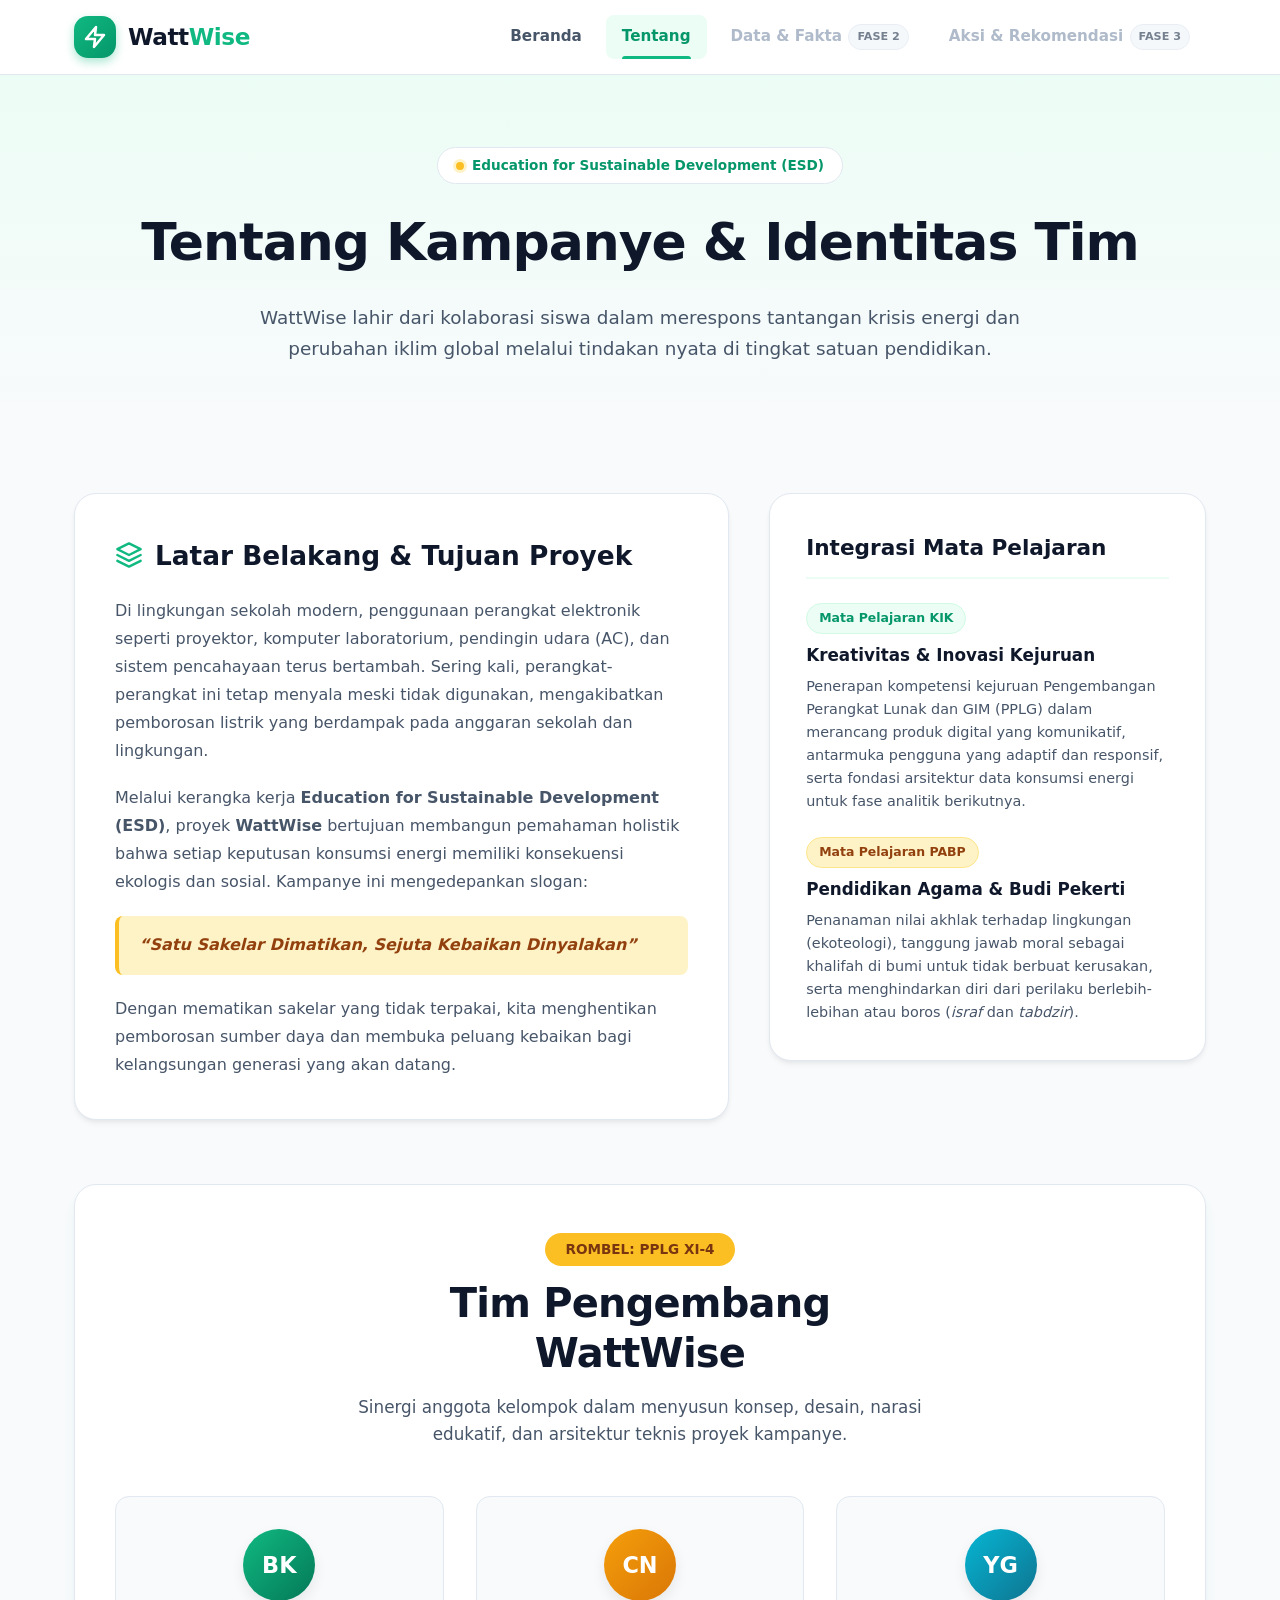
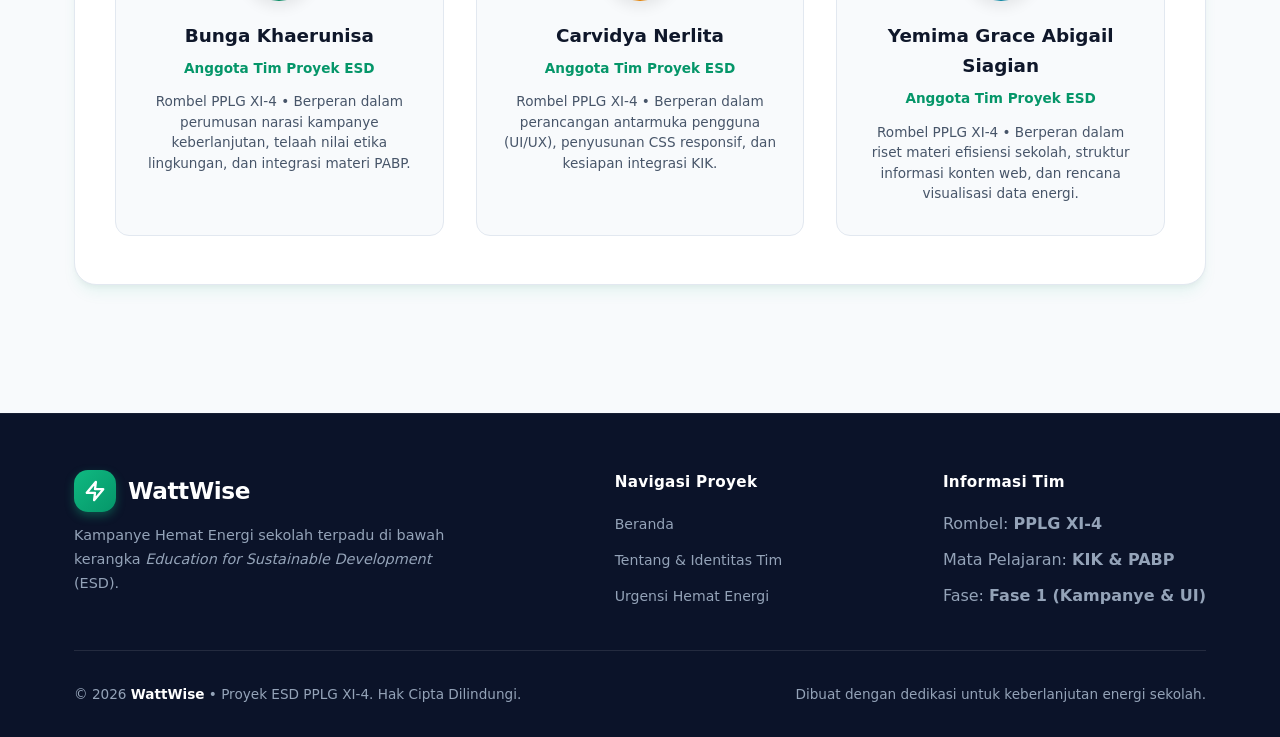
==== tentang.html @ 7ae3a8a0 "fase 1 kampanye wattwise" ====
<!DOCTYPE html>
<html lang="id">
<head>
  <meta charset="UTF-8">
  <meta name="viewport" content="width=device-width, initial-scale=1.0">
  <meta name="description" content="Tentang Kampanye WattWise & Identitas Tim Proyek ESD Fase 1 - Rombel PPLG XI-4 (KIK & PABP).">
  <title>Tentang & Identitas Tim | WattWise - Proyek ESD Fase 1</title>
  <link rel="stylesheet" href="css/style.css">
</head>
<body>

  <!-- ==================== HEADER & NAVBAR STICKY ==================== -->
  <header class="site-header">
    <div class="container">
      <nav class="navbar" aria-label="Navigasi Utama">
        <!-- Logo WattWise -->
        <a href="index.html" class="brand-logo" title="WattWise Beranda">
          <div class="brand-icon">
            <svg width="24" height="24" viewBox="0 0 24 24" fill="none" stroke="currentColor" stroke-width="2.5" stroke-linecap="round" stroke-linejoin="round">
              <path d="M13 2L3 14h9l-1 8 10-12h-9l1-8z"></path>
            </svg>
          </div>
          <span class="brand-name">Watt<span>Wise</span></span>
        </a>

        <!-- Tombol Menu Mobile Hamburger -->
        <button class="nav-toggle" id="navToggle" aria-label="Buka menu navigasi" aria-expanded="false">
          <svg viewBox="0 0 24 24" fill="none" stroke="currentColor" stroke-width="2" stroke-linecap="round" stroke-linejoin="round">
            <line x1="3" y1="12" x2="21" y2="12"></line>
            <line x1="3" y1="6" x2="21" y2="6"></line>
            <line x1="3" y1="18" x2="21" y2="18"></line>
          </svg>
        </button>

        <!-- Menu Navigasi -->
        <ul class="nav-menu" id="navMenu">
          <li>
            <a href="index.html" class="nav-link">Beranda</a>
          </li>
          <li>
            <a href="tentang.html" class="nav-link active" aria-current="page">Tentang</a>
          </li>
          <li>
            <span class="nav-link disabled" title="Tersedia di Fase 2">
              Data &amp; Fakta
              <span class="nav-badge">Fase 2</span>
            </span>
          </li>
          <li>
            <span class="nav-link disabled" title="Tersedia di Fase 3">
              Aksi &amp; Rekomendasi
              <span class="nav-badge">Fase 3</span>
            </span>
          </li>
        </ul>
      </nav>
    </div>
  </header>

  <!-- ==================== MAIN CONTENT ==================== -->
  <main>
    <!-- Header Halaman Tentang -->
    <section class="about-hero">
      <div class="container">
        <div class="about-badge">
          <span class="badge-dot"></span>
          Education for Sustainable Development (ESD)
        </div>
        <h1 class="about-title">Tentang Kampanye &amp; Identitas Tim</h1>
        <p class="about-lead">
          WattWise lahir dari kolaborasi siswa dalam merespons tantangan krisis energi dan perubahan iklim global melalui tindakan nyata di tingkat satuan pendidikan.
        </p>
      </div>
    </section>

    <!-- Section Latar Belakang & Integrasi Mapel -->
    <section class="section">
      <div class="container">
        <div class="esd-story-grid">
          <!-- Latar Belakang & Tujuan ESD -->
          <article class="story-card">
            <h2>
              <svg width="28" height="28" viewBox="0 0 24 24" fill="none" stroke="#10B981" stroke-width="2" stroke-linecap="round" stroke-linejoin="round">
                <path d="M12 2L2 7l10 5 10-5-10-5z"></path>
                <path d="M2 17l10 5 10-5"></path>
                <path d="M2 12l10 5 10-5"></path>
              </svg>
              Latar Belakang &amp; Tujuan Proyek
            </h2>
            <p>
              Di lingkungan sekolah modern, penggunaan perangkat elektronik seperti proyektor, komputer laboratorium, pendingin udara (AC), dan sistem pencahayaan terus bertambah. Sering kali, perangkat-perangkat ini tetap menyala meski tidak digunakan, mengakibatkan pemborosan listrik yang berdampak pada anggaran sekolah dan lingkungan.
            </p>
            <p>
              Melalui kerangka kerja <strong>Education for Sustainable Development (ESD)</strong>, proyek <strong>WattWise</strong> bertujuan membangun pemahaman holistik bahwa setiap keputusan konsumsi energi memiliki konsekuensi ekologis dan sosial. Kampanye ini mengedepankan slogan:
            </p>
            <blockquote style="margin: 1.25rem 0; padding: 1rem 1.25rem; border-left: 4px solid var(--accent); background-color: var(--accent-light); border-radius: var(--radius-sm); font-style: italic; color: #92400e; font-weight: 600;">
              &ldquo;Satu Sakelar Dimatikan, Sejuta Kebaikan Dinyalakan&rdquo;
            </blockquote>
            <p>
              Dengan mematikan sakelar yang tidak terpakai, kita menghentikan pemborosan sumber daya dan membuka peluang kebaikan bagi kelangsungan generasi yang akan datang.
            </p>
          </article>

          <!-- Integrasi Mata Pelajaran -->
          <aside class="mapel-card">
            <h3>Integrasi Mata Pelajaran</h3>
            
            <div class="mapel-item">
              <span class="mapel-badge badge-kik">Mata Pelajaran KIK</span>
              <h4>Kreativitas &amp; Inovasi Kejuruan</h4>
              <p>
                Penerapan kompetensi kejuruan Pengembangan Perangkat Lunak dan GIM (PPLG) dalam merancang produk digital yang komunikatif, antarmuka pengguna yang adaptif dan responsif, serta fondasi arsitektur data konsumsi energi untuk fase analitik berikutnya.
              </p>
            </div>

            <div class="mapel-item">
              <span class="mapel-badge badge-pabp">Mata Pelajaran PABP</span>
              <h4>Pendidikan Agama &amp; Budi Pekerti</h4>
              <p>
                Penanaman nilai akhlak terhadap lingkungan (ekoteologi), tanggung jawab moral sebagai khalifah di bumi untuk tidak berbuat kerusakan, serta menghindarkan diri dari perilaku berlebih-lebihan atau boros (<em>israf</em> dan <em>tabdzir</em>).
              </p>
            </div>
          </aside>
        </div>

        <!-- Section Identitas Tim -->
        <section class="team-section">
          <div class="team-header">
            <span class="team-rombel-pill">ROMBEL: PPLG XI-4</span>
            <h2 class="section-title">Tim Pengembang WattWise</h2>
            <p class="section-subtitle">
              Sinergi anggota kelompok dalam menyusun konsep, desain, narasi edukatif, dan arsitektur teknis proyek kampanye.
            </p>
          </div>

          <div class="team-grid">
            <!-- Anggota 1: Bunga Khaerunisa -->
            <div class="member-card">
              <div class="member-avatar avatar-1">
                BK
              </div>
              <h3 class="member-name">Bunga Khaerunisa</h3>
              <p class="member-role">Anggota Tim Proyek ESD</p>
              <p class="member-desc">
                Rombel PPLG XI-4 &bull; Berperan dalam perumusan narasi kampanye keberlanjutan, telaah nilai etika lingkungan, dan integrasi materi PABP.
              </p>
            </div>

            <!-- Anggota 2: Carvidya Nerlita -->
            <div class="member-card">
              <div class="member-avatar avatar-2">
                CN
              </div>
              <h3 class="member-name">Carvidya Nerlita</h3>
              <p class="member-role">Anggota Tim Proyek ESD</p>
              <p class="member-desc">
                Rombel PPLG XI-4 &bull; Berperan dalam perancangan antarmuka pengguna (UI/UX), penyusunan CSS responsif, dan kesiapan integrasi KIK.
              </p>
            </div>

            <!-- Anggota 3: Yemima Grace Abigail Siagian -->
            <div class="member-card">
              <div class="member-avatar avatar-3">
                YG
              </div>
              <h3 class="member-name">Yemima Grace Abigail Siagian</h3>
              <p class="member-role">Anggota Tim Proyek ESD</p>
              <p class="member-desc">
                Rombel PPLG XI-4 &bull; Berperan dalam riset materi efisiensi sekolah, struktur informasi konten web, dan rencana visualisasi data energi.
              </p>
            </div>
          </div>
        </section>
      </div>
    </section>
  </main>

  <!-- ==================== FOOTER ==================== -->
  <footer class="site-footer">
    <div class="container">
      <div class="footer-top">
        <div class="footer-brand">
          <div class="brand-logo">
            <div class="brand-icon">
              <svg width="22" height="22" viewBox="0 0 24 24" fill="none" stroke="currentColor" stroke-width="2.5" stroke-linecap="round" stroke-linejoin="round">
                <path d="M13 2L3 14h9l-1 8 10-12h-9l1-8z"></path>
              </svg>
            </div>
            <span>WattWise</span>
          </div>
          <p>
            Kampanye Hemat Energi sekolah terpadu di bawah kerangka <em>Education for Sustainable Development</em> (ESD).
          </p>
        </div>

        <div class="footer-links-group">
          <h4>Navigasi Proyek</h4>
          <ul class="footer-links">
            <li><a href="index.html">Beranda</a></li>
            <li><a href="tentang.html">Tentang &amp; Identitas Tim</a></li>
            <li><a href="index.html#mengapa">Urgensi Hemat Energi</a></li>
          </ul>
        </div>

        <div class="footer-links-group">
          <h4>Informasi Tim</h4>
          <ul class="footer-links">
            <li><span>Rombel: <strong>PPLG XI-4</strong></span></li>
            <li><span>Mata Pelajaran: <strong>KIK &amp; PABP</strong></span></li>
            <li><span>Fase: <strong>Fase 1 (Kampanye &amp; UI)</strong></span></li>
          </ul>
        </div>
      </div>

      <div class="footer-bottom">
        <p>&copy; 2026 <strong>WattWise</strong> &bull; Proyek ESD PPLG XI-4. Hak Cipta Dilindungi.</p>
        <p>Dibuat dengan dedikasi untuk keberlanjutan energi sekolah.</p>
      </div>
    </div>
  </footer>

  <!-- JavaScript -->
  <script src="js/main.js"></script>
</body>
</html>
---- css/style.css ----
/* ===================================================================
   WATTWISE - CSS STYLESHEET
   Kampanye Hemat Energi - Proyek ESD (Education for Sustainable Development) Fase 1
   Rombel: PPLG XI-4
   Skema Warna: Hijau Alam (#10B981) & Kuning Energi (#FBBF24)
   =================================================================== */

/* 1. CSS VARIABLES (DESIGN TOKENS) */
:root {
  /* Skema Warna Utama */
  --primary: #10B981;
  --primary-dark: #059669;
  --primary-deep: #047857;
  --primary-light: #ecfdf5;
  --primary-subtle: #d1fae5;

  /* Skema Warna Aksen (Energi) */
  --accent: #FBBF24;
  --accent-dark: #d97706;
  --accent-light: #fef3c7;
  --accent-glow: rgba(251, 191, 36, 0.35);

  /* Warna Netral & Permukaan */
  --bg-page: #f8fafc;
  --surface: #ffffff;
  --surface-alt: #f1f5f9;
  --text-main: #0f172a;
  --text-muted: #475569;
  --text-light: #94a3b8;
  --border: #e2e8f0;
  --border-focus: #10B981;

  /* Efek Bayangan (Shadows) */
  --shadow-xs: 0 1px 2px 0 rgba(0, 0, 0, 0.05);
  --shadow-sm: 0 4px 6px -1px rgba(0, 0, 0, 0.06), 0 2px 4px -1px rgba(0, 0, 0, 0.04);
  --shadow-md: 0 10px 15px -3px rgba(16, 185, 129, 0.08), 0 4px 6px -2px rgba(0, 0, 0, 0.05);
  --shadow-lg: 0 20px 25px -5px rgba(15, 23, 42, 0.08), 0 10px 10px -5px rgba(0, 0, 0, 0.04);
  --shadow-card: 0 12px 28px -4px rgba(16, 185, 129, 0.12);

  /* Kelengkungan Sudut (Border Radius) */
  --radius-sm: 8px;
  --radius-md: 14px;
  --radius-lg: 22px;
  --radius-pill: 9999px;

  /* Tipografi & Transisi */
  --font-sans: 'Inter', system-ui, -apple-system, BlinkMacSystemFont, 'Segoe UI', Roboto, sans-serif;
  --transition-fast: 0.2s ease;
  --transition-normal: 0.3s cubic-bezier(0.4, 0, 0.2, 1);
}

/* 2. RESET & GLOBAL STYLES */
*, *::before, *::after {
  box-sizing: border-box;
  margin: 0;
  padding: 0;
}

html {
  scroll-behavior: smooth;
  font-size: 16px;
}

body {
  font-family: var(--font-sans);
  background-color: var(--bg-page);
  color: var(--text-main);
  line-height: 1.65;
  -webkit-font-smoothing: antialiased;
  min-height: 100vh;
  display: flex;
  flex-direction: column;
}

a {
  color: inherit;
  text-decoration: none;
  transition: color var(--transition-fast);
}

ul {
  list-style: none;
}

img, svg {
  display: block;
  max-width: 100%;
}

.container {
  width: 100%;
  max-width: 1180px;
  margin-left: auto;
  margin-right: auto;
  padding-left: 1.5rem;
  padding-right: 1.5rem;
}

/* 3. STICKY HEADER & NAVBAR */
.site-header {
  position: sticky;
  top: 0;
  z-index: 1000;
  background-color: rgba(255, 255, 255, 0.95);
  backdrop-filter: blur(12px);
  -webkit-backdrop-filter: blur(12px);
  border-bottom: 1px solid var(--border);
  transition: all var(--transition-normal);
}

.navbar {
  display: flex;
  align-items: center;
  justify-content: space-between;
  height: 74px;
}

.brand-logo {
  display: flex;
  align-items: center;
  gap: 0.75rem;
  font-weight: 800;
  font-size: 1.45rem;
  letter-spacing: -0.02em;
  color: var(--text-main);
}

.brand-icon {
  width: 42px;
  height: 42px;
  border-radius: var(--radius-md);
  background: linear-gradient(135deg, var(--primary) 0%, var(--primary-dark) 100%);
  display: flex;
  align-items: center;
  justify-content: center;
  color: #ffffff;
  box-shadow: 0 4px 10px rgba(16, 185, 129, 0.35);
}

.brand-name span {
  color: var(--primary);
}

.nav-menu {
  display: flex;
  align-items: center;
  gap: 0.5rem;
}

.nav-link {
  font-weight: 600;
  font-size: 0.95rem;
  color: var(--text-muted);
  padding: 0.6rem 1rem;
  border-radius: var(--radius-sm);
  display: inline-flex;
  align-items: center;
  gap: 0.4rem;
  transition: all var(--transition-fast);
  position: relative;
}

.nav-link:hover:not(.disabled) {
  color: var(--primary-dark);
  background-color: var(--primary-light);
}

.nav-link.active {
  color: var(--primary-dark);
  background-color: var(--primary-light);
  font-weight: 700;
}

.nav-link.active::after {
  content: '';
  position: absolute;
  bottom: 0;
  left: 1rem;
  right: 1rem;
  height: 3px;
  background-color: var(--primary);
  border-radius: 3px 3px 0 0;
}

.nav-link.disabled {
  color: var(--text-light);
  cursor: not-allowed;
  opacity: 0.75;
}

.nav-badge {
  font-size: 0.7rem;
  font-weight: 700;
  text-transform: uppercase;
  padding: 0.15rem 0.5rem;
  border-radius: var(--radius-pill);
  background-color: var(--surface-alt);
  color: var(--text-muted);
  border: 1px solid var(--border);
}

/* Mobile Toggle Hamburger */
.nav-toggle {
  display: none;
  background: none;
  border: 1px solid var(--border);
  padding: 0.5rem;
  border-radius: var(--radius-sm);
  cursor: pointer;
  color: var(--text-main);
  transition: all var(--transition-fast);
}

.nav-toggle:hover {
  background-color: var(--surface-alt);
  color: var(--primary);
}

.nav-toggle svg {
  width: 24px;
  height: 24px;
}

/* 4. BUTTONS & UI ELEMENTS */
.btn {
  display: inline-flex;
  align-items: center;
  justify-content: center;
  gap: 0.5rem;
  font-weight: 600;
  font-size: 0.95rem;
  padding: 0.85rem 1.75rem;
  border-radius: var(--radius-pill);
  border: 2px solid transparent;
  cursor: pointer;
  transition: all var(--transition-normal);
  text-align: center;
}

.btn-primary {
  background-color: var(--primary);
  color: #ffffff;
  box-shadow: 0 4px 14px rgba(16, 185, 129, 0.35);
}

.btn-primary:hover {
  background-color: var(--primary-dark);
  transform: translateY(-2px);
  box-shadow: 0 6px 20px rgba(16, 185, 129, 0.45);
}

.btn-accent {
  background-color: var(--accent);
  color: #78350f;
  font-weight: 700;
  box-shadow: 0 4px 14px var(--accent-glow);
}

.btn-accent:hover {
  background-color: var(--accent-dark);
  color: #ffffff;
  transform: translateY(-2px);
  box-shadow: 0 6px 18px rgba(217, 119, 6, 0.35);
}

.btn-outline {
  background-color: transparent;
  border-color: var(--border);
  color: var(--text-main);
}

.btn-outline:hover {
  border-color: var(--primary);
  color: var(--primary-dark);
  background-color: var(--primary-light);
  transform: translateY(-2px);
}

.badge-pill {
  display: inline-flex;
  align-items: center;
  gap: 0.4rem;
  padding: 0.4rem 1rem;
  background-color: var(--primary-light);
  border: 1px solid var(--primary-subtle);
  color: var(--primary-dark);
  font-size: 0.82rem;
  font-weight: 700;
  border-radius: var(--radius-pill);
  text-transform: uppercase;
  letter-spacing: 0.04em;
}

.badge-dot {
  width: 8px;
  height: 8px;
  border-radius: 50%;
  background-color: var(--accent);
  box-shadow: 0 0 0 3px var(--accent-light);
}

/* 5. HERO SECTION */
.hero-section {
  position: relative;
  padding: 5.5rem 0 4.5rem;
  background: radial-gradient(circle at 10% 20%, rgba(16, 185, 129, 0.08) 0%, transparent 45%),
              radial-gradient(circle at 90% 80%, rgba(251, 191, 36, 0.12) 0%, transparent 50%),
              var(--bg-page);
  overflow: hidden;
}

.hero-wrapper {
  max-width: 860px;
  margin: 0 auto;
  text-align: center;
}

.hero-title {
  font-size: clamp(2.5rem, 5.5vw, 4rem);
  font-weight: 900;
  line-height: 1.15;
  letter-spacing: -0.03em;
  color: var(--text-main);
  margin-top: 1.25rem;
  margin-bottom: 1rem;
}

.hero-title .highlight {
  color: var(--primary);
  position: relative;
  display: inline-block;
}

.hero-title .highlight::after {
  content: '';
  position: absolute;
  left: 0;
  bottom: 6px;
  width: 100%;
  height: 12px;
  background-color: var(--accent-light);
  z-index: -1;
  border-radius: 4px;
}

.hero-tagline {
  font-size: clamp(1.15rem, 2.5vw, 1.45rem);
  font-weight: 700;
  color: var(--primary-deep);
  margin-bottom: 1.5rem;
  line-height: 1.4;
}

.hero-description {
  font-size: 1.1rem;
  color: var(--text-muted);
  max-width: 720px;
  margin: 0 auto 2.5rem;
  line-height: 1.7;
}

.hero-actions {
  display: flex;
  align-items: center;
  justify-content: center;
  gap: 1rem;
  flex-wrap: wrap;
}

.hero-highlight-strip {
  margin-top: 3.5rem;
  padding: 1.25rem 2rem;
  background: var(--surface);
  border: 1px solid var(--border);
  border-radius: var(--radius-lg);
  box-shadow: var(--shadow-sm);
  display: grid;
  grid-template-columns: repeat(3, 1fr);
  gap: 1.5rem;
  text-align: center;
}

.strip-item h4 {
  font-size: 1.4rem;
  font-weight: 800;
  color: var(--primary);
}

.strip-item p {
  font-size: 0.85rem;
  color: var(--text-muted);
  font-weight: 500;
  margin-top: 0.2rem;
}

/* 6. SECTION COMMONS */
.section {
  padding: 5rem 0;
}

.section-bg-alt {
  background-color: #ffffff;
  border-top: 1px solid var(--border);
  border-bottom: 1px solid var(--border);
}

.section-header {
  text-align: center;
  max-width: 680px;
  margin: 0 auto 3.5rem;
}

.section-tag {
  font-size: 0.85rem;
  font-weight: 700;
  text-transform: uppercase;
  letter-spacing: 0.08em;
  color: var(--primary-dark);
  margin-bottom: 0.5rem;
  display: block;
}

.section-title {
  font-size: clamp(1.85rem, 3.5vw, 2.5rem);
  font-weight: 800;
  letter-spacing: -0.02em;
  color: var(--text-main);
  line-height: 1.25;
  margin-bottom: 1rem;
}

.section-subtitle {
  font-size: 1.05rem;
  color: var(--text-muted);
  line-height: 1.6;
}

/* 7. KARTU ALASAN (MENGAPA HEMAT ENERGI) */
.cards-grid {
  display: grid;
  grid-template-columns: repeat(3, 1fr);
  gap: 2rem;
}

.card-item {
  background: var(--surface);
  border: 1px solid var(--border);
  border-radius: var(--radius-lg);
  padding: 2.25rem 2rem;
  position: relative;
  transition: all var(--transition-normal);
  display: flex;
  flex-direction: column;
}

.card-item:hover {
  transform: translateY(-6px);
  border-color: var(--primary);
  box-shadow: var(--shadow-card);
}

.card-icon-wrap {
  width: 58px;
  height: 58px;
  border-radius: var(--radius-md);
  display: flex;
  align-items: center;
  justify-content: center;
  margin-bottom: 1.5rem;
  font-size: 1.75rem;
  transition: transform var(--transition-fast);
}

.card-item:hover .card-icon-wrap {
  transform: scale(1.08);
}

.card-icon-green {
  background: var(--primary-light);
  color: var(--primary);
  border: 1px solid var(--primary-subtle);
}

.card-icon-yellow {
  background: var(--accent-light);
  color: var(--accent-dark);
  border: 1px solid #fde68a;
}

.card-title {
  font-size: 1.3rem;
  font-weight: 700;
  color: var(--text-main);
  margin-bottom: 0.85rem;
  line-height: 1.3;
}

.card-text {
  font-size: 0.95rem;
  color: var(--text-muted);
  line-height: 1.65;
  margin-bottom: 1.5rem;
  flex-grow: 1;
}

.card-highlights {
  list-style: none;
  border-top: 1px solid var(--border);
  padding-top: 1.25rem;
}

.card-highlights li {
  display: flex;
  align-items: flex-start;
  gap: 0.6rem;
  font-size: 0.88rem;
  color: var(--text-main);
  margin-bottom: 0.5rem;
}

.card-highlights li svg {
  width: 18px;
  height: 18px;
  color: var(--primary);
  flex-shrink: 0;
  margin-top: 2px;
}

/* 8. TEASER FASE 2 & 3 */
.teaser-container {
  background: linear-gradient(135deg, #064e3b 0%, #065f46 50%, #0f766e 100%);
  border-radius: var(--radius-lg);
  padding: 3.5rem 3rem;
  color: #ffffff;
  position: relative;
  overflow: hidden;
  box-shadow: var(--shadow-lg);
}

.teaser-container::before {
  content: '';
  position: absolute;
  top: -50px;
  right: -50px;
  width: 250px;
  height: 250px;
  border-radius: 50%;
  background: radial-gradient(circle, var(--accent) 0%, transparent 70%);
  opacity: 0.25;
}

.teaser-intro {
  text-align: center;
  max-width: 650px;
  margin: 0 auto 3rem;
  position: relative;
  z-index: 1;
}

.teaser-pill {
  display: inline-block;
  background: rgba(251, 191, 36, 0.2);
  color: var(--accent);
  border: 1px solid rgba(251, 191, 36, 0.4);
  padding: 0.35rem 1rem;
  border-radius: var(--radius-pill);
  font-size: 0.8rem;
  font-weight: 700;
  text-transform: uppercase;
  letter-spacing: 0.05em;
  margin-bottom: 1rem;
}

.teaser-title {
  font-size: 2rem;
  font-weight: 800;
  line-height: 1.3;
  margin-bottom: 0.8rem;
}

.teaser-desc {
  color: #d1fae5;
  font-size: 1rem;
}

.teaser-grid {
  display: grid;
  grid-template-columns: repeat(2, 1fr);
  gap: 1.75rem;
  position: relative;
  z-index: 1;
}

.teaser-box {
  background: rgba(255, 255, 255, 0.08);
  border: 1px solid rgba(255, 255, 255, 0.15);
  backdrop-filter: blur(8px);
  -webkit-backdrop-filter: blur(8px);
  border-radius: var(--radius-md);
  padding: 2rem;
  transition: all var(--transition-normal);
}

.teaser-box:hover {
  background: rgba(255, 255, 255, 0.14);
  transform: translateY(-4px);
  border-color: rgba(251, 191, 36, 0.5);
}

.teaser-badge {
  display: inline-block;
  padding: 0.25rem 0.75rem;
  border-radius: var(--radius-pill);
  font-size: 0.75rem;
  font-weight: 700;
  background-color: var(--accent);
  color: #78350f;
  margin-bottom: 1rem;
}

.teaser-box h3 {
  font-size: 1.25rem;
  font-weight: 700;
  margin-bottom: 0.6rem;
}

.teaser-box p {
  color: #a7f3d0;
  font-size: 0.92rem;
  line-height: 1.6;
}

/* 9. HALAMAN TENTANG & IDENTITAS TIM */
.about-hero {
  padding: 4.5rem 0 3rem;
  text-align: center;
  background: linear-gradient(180deg, var(--primary-light) 0%, var(--bg-page) 100%);
}

.about-badge {
  display: inline-flex;
  align-items: center;
  gap: 0.5rem;
  padding: 0.4rem 1.1rem;
  background: #ffffff;
  border: 1px solid var(--border);
  border-radius: var(--radius-pill);
  font-weight: 700;
  font-size: 0.85rem;
  color: var(--primary-dark);
  margin-bottom: 1rem;
}

.about-title {
  font-size: clamp(2rem, 4.5vw, 3.25rem);
  font-weight: 900;
  letter-spacing: -0.02em;
  color: var(--text-main);
  margin-bottom: 1rem;
}

.about-lead {
  font-size: 1.15rem;
  color: var(--text-muted);
  max-width: 760px;
  margin: 0 auto;
  line-height: 1.7;
}

/* Grid Latar Belakang & Mapel */
.esd-story-grid {
  display: grid;
  grid-template-columns: 1.2fr 0.8fr;
  gap: 2.5rem;
  align-items: start;
  margin-bottom: 4rem;
}

.story-card {
  background: var(--surface);
  border: 1px solid var(--border);
  border-radius: var(--radius-lg);
  padding: 2.5rem;
  box-shadow: var(--shadow-sm);
}

.story-card h2 {
  font-size: 1.65rem;
  font-weight: 800;
  color: var(--text-main);
  margin-bottom: 1.25rem;
  display: flex;
  align-items: center;
  gap: 0.75rem;
}

.story-card p {
  color: var(--text-muted);
  font-size: 1rem;
  line-height: 1.75;
  margin-bottom: 1.2rem;
}

.story-card p:last-child {
  margin-bottom: 0;
}

.mapel-card {
  background: var(--surface);
  border: 1px solid var(--border);
  border-radius: var(--radius-lg);
  padding: 2.25rem;
  box-shadow: var(--shadow-sm);
}

.mapel-card h3 {
  font-size: 1.35rem;
  font-weight: 800;
  color: var(--text-main);
  margin-bottom: 1.5rem;
  padding-bottom: 0.75rem;
  border-bottom: 2px solid var(--primary-light);
}

.mapel-item {
  margin-bottom: 1.5rem;
}

.mapel-item:last-child {
  margin-bottom: 0;
}

.mapel-badge {
  display: inline-block;
  padding: 0.25rem 0.75rem;
  border-radius: var(--radius-pill);
  font-size: 0.78rem;
  font-weight: 800;
  margin-bottom: 0.5rem;
}

.badge-kik {
  background: var(--primary-light);
  color: var(--primary-dark);
  border: 1px solid var(--primary-subtle);
}

.badge-pabp {
  background: var(--accent-light);
  color: #92400e;
  border: 1px solid #fde68a;
}

.mapel-item h4 {
  font-size: 1.05rem;
  font-weight: 700;
  color: var(--text-main);
  margin-bottom: 0.35rem;
}

.mapel-item p {
  font-size: 0.9rem;
  color: var(--text-muted);
  line-height: 1.6;
}

/* Kartu Identitas Tim */
.team-section {
  background-color: var(--surface);
  border-radius: var(--radius-lg);
  border: 1px solid var(--border);
  padding: 3rem 2.5rem;
  box-shadow: var(--shadow-md);
  margin-bottom: 3rem;
}

.team-header {
  text-align: center;
  max-width: 600px;
  margin: 0 auto 3rem;
}

.team-rombel-pill {
  display: inline-block;
  background-color: var(--accent);
  color: #78350f;
  font-weight: 800;
  font-size: 0.85rem;
  padding: 0.35rem 1.25rem;
  border-radius: var(--radius-pill);
  margin-bottom: 0.75rem;
}

.team-grid {
  display: grid;
  grid-template-columns: repeat(3, 1fr);
  gap: 2rem;
}

.member-card {
  background: var(--bg-page);
  border: 1px solid var(--border);
  border-radius: var(--radius-md);
  padding: 2rem 1.5rem;
  text-align: center;
  transition: all var(--transition-normal);
  position: relative;
  overflow: hidden;
}

.member-card::before {
  content: '';
  position: absolute;
  top: 0;
  left: 0;
  right: 0;
  height: 4px;
  background: linear-gradient(90deg, var(--primary), var(--accent));
  opacity: 0;
  transition: opacity var(--transition-fast);
}

.member-card:hover {
  transform: translateY(-5px);
  background: #ffffff;
  border-color: var(--primary);
  box-shadow: var(--shadow-md);
}

.member-card:hover::before {
  opacity: 1;
}

.member-avatar {
  width: 72px;
  height: 72px;
  border-radius: 50%;
  margin: 0 auto 1.25rem;
  display: flex;
  align-items: center;
  justify-content: center;
  font-size: 1.4rem;
  font-weight: 800;
  color: #ffffff;
  box-shadow: 0 6px 14px rgba(0, 0, 0, 0.08);
}

.avatar-1 {
  background: linear-gradient(135deg, #10B981, #047857);
}

.avatar-2 {
  background: linear-gradient(135deg, #F59E0B, #D97706);
}

.avatar-3 {
  background: linear-gradient(135deg, #06B6D4, #0E7490);
}

.member-name {
  font-size: 1.15rem;
  font-weight: 700;
  color: var(--text-main);
  margin-bottom: 0.35rem;
}

.member-role {
  font-size: 0.85rem;
  color: var(--primary-dark);
  font-weight: 600;
  margin-bottom: 0.75rem;
}

.member-desc {
  font-size: 0.85rem;
  color: var(--text-muted);
  line-height: 1.5;
}

/* 10. FOOTER */
.site-footer {
  margin-top: auto;
  background-color: #0b1329;
  color: #94a3b8;
  padding: 3.5rem 0 2rem;
  border-top: 1px solid rgba(255, 255, 255, 0.05);
}

.footer-top {
  display: flex;
  justify-content: space-between;
  align-items: flex-start;
  gap: 2.5rem;
  padding-bottom: 2.5rem;
  border-bottom: 1px solid rgba(255, 255, 255, 0.1);
  flex-wrap: wrap;
}

.footer-brand {
  max-width: 380px;
}

.footer-brand .brand-logo {
  color: #ffffff;
  margin-bottom: 0.75rem;
}

.footer-brand p {
  font-size: 0.9rem;
  line-height: 1.65;
  color: #94a3b8;
}

.footer-links-group h4 {
  font-size: 0.95rem;
  font-weight: 700;
  color: #ffffff;
  margin-bottom: 1rem;
  letter-spacing: 0.02em;
}

.footer-links {
  display: flex;
  flex-direction: column;
  gap: 0.6rem;
}

.footer-links a {
  font-size: 0.88rem;
  color: #94a3b8;
  transition: color var(--transition-fast);
}

.footer-links a:hover {
  color: var(--accent);
}

.footer-bottom {
  padding-top: 2rem;
  display: flex;
  justify-content: space-between;
  align-items: center;
  font-size: 0.85rem;
  flex-wrap: wrap;
  gap: 1rem;
}

.footer-bottom strong {
  color: #ffffff;
}

/* 11. RESPONSIVE DESIGN (MEDIA QUERIES) */
@media (max-width: 992px) {
  .cards-grid {
    grid-template-columns: repeat(2, 1fr);
  }

  .esd-story-grid {
    grid-template-columns: 1fr;
    gap: 2rem;
  }

  .team-grid {
    grid-template-columns: repeat(2, 1fr);
  }
}

@media (max-width: 768px) {
  .nav-toggle {
    display: block;
  }

  .nav-menu {
    position: absolute;
    top: 74px;
    left: 0;
    right: 0;
    background-color: #ffffff;
    border-bottom: 1px solid var(--border);
    flex-direction: column;
    padding: 1.25rem 1.5rem;
    gap: 0.75rem;
    box-shadow: var(--shadow-lg);
    display: none;
  }

  .nav-menu.show {
    display: flex;
  }

  .nav-link {
    width: 100%;
    justify-content: space-between;
    padding: 0.75rem 1rem;
  }

  .nav-link.active::after {
    display: none;
  }

  .hero-section {
    padding: 3.5rem 0 3rem;
  }

  .hero-highlight-strip {
    grid-template-columns: 1fr;
    gap: 1.25rem;
    padding: 1.5rem;
  }

  .cards-grid {
    grid-template-columns: 1fr;
  }

  .teaser-container {
    padding: 2.5rem 1.5rem;
  }

  .teaser-grid {
    grid-template-columns: 1fr;
  }

  .team-grid {
    grid-template-columns: 1fr;
  }

  .footer-top {
    flex-direction: column;
    gap: 2rem;
  }

  .footer-bottom {
    flex-direction: column;
    text-align: center;
  }
}
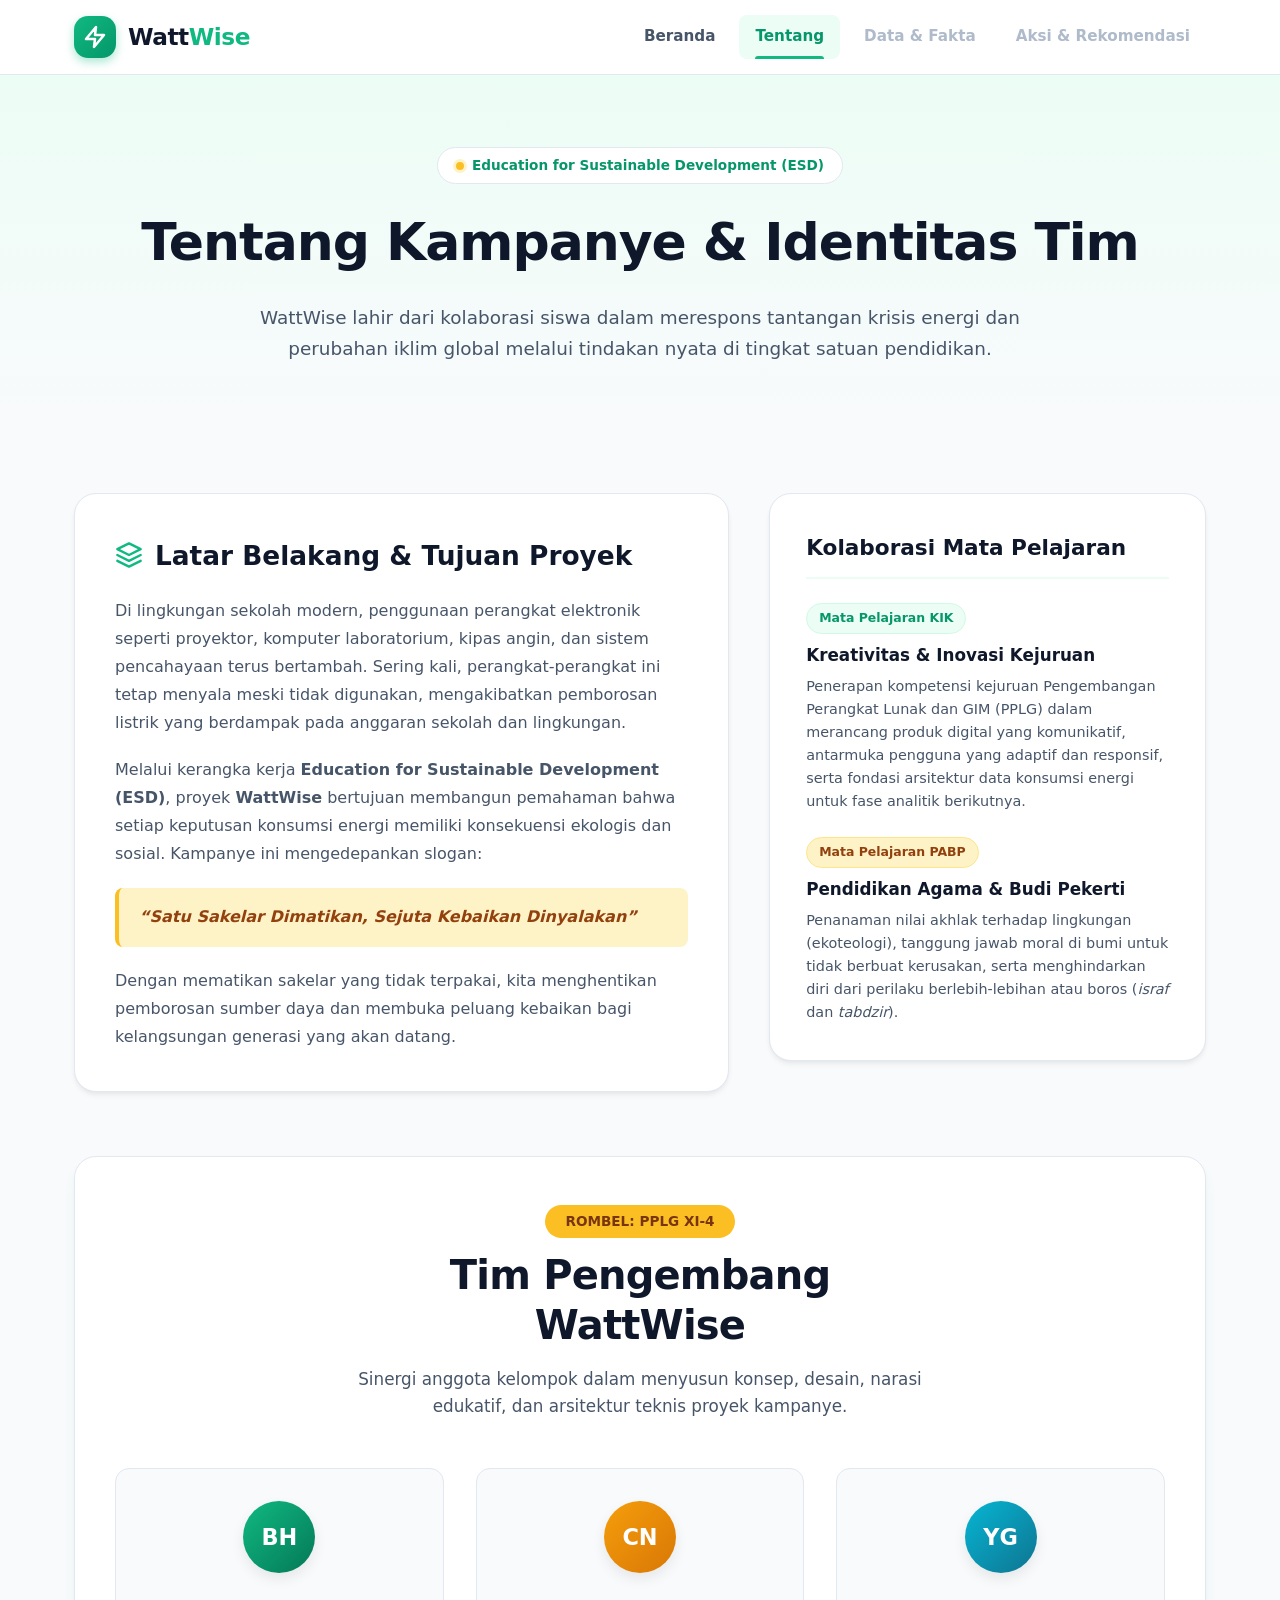
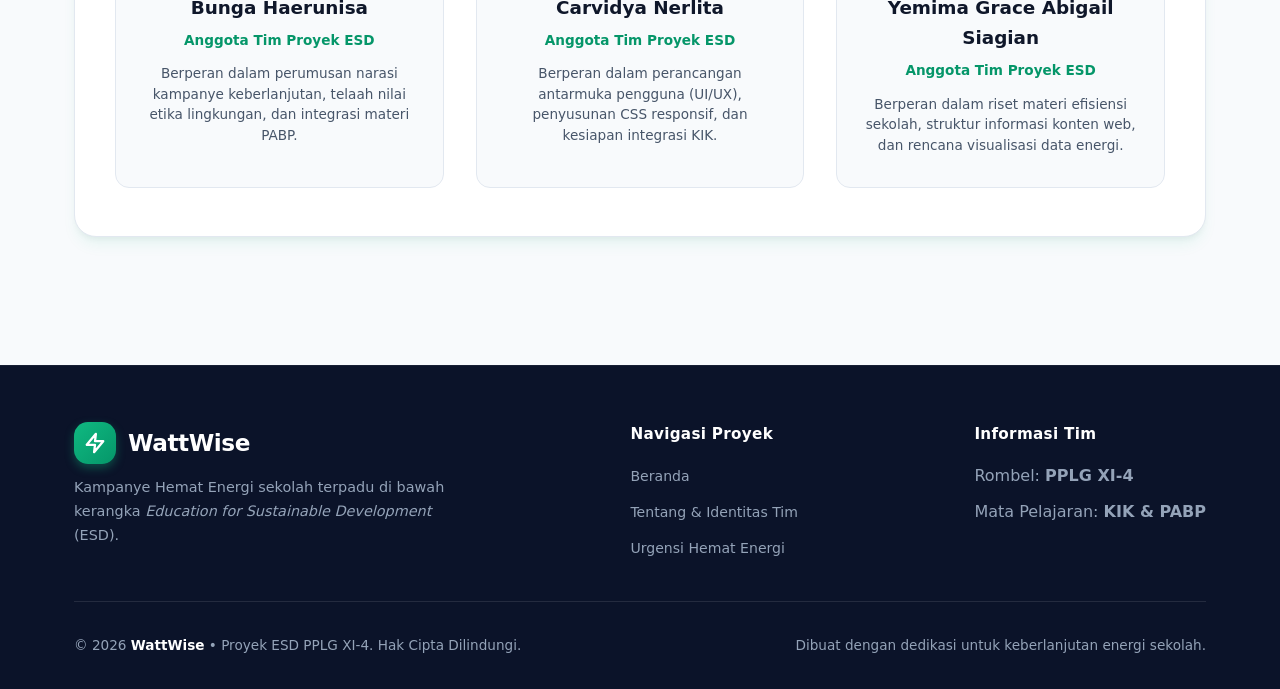
==== commit d802251f: "ubah navbar" ====
--- a/tentang.html
+++ b/tentang.html
@@ -9,7 +9,7 @@
 </head>
 <body>
 
-  <!-- ==================== HEADER & NAVBAR STICKY ==================== -->
+  <!--  HEADER & NAVBAR STICKY  -->
   <header class="site-header">
     <div class="container">
       <nav class="navbar" aria-label="Navigasi Utama">
@@ -43,13 +43,13 @@
           <li>
             <span class="nav-link disabled" title="Tersedia di Fase 2">
               Data &amp; Fakta
-              <span class="nav-badge">Fase 2</span>
+
             </span>
           </li>
           <li>
             <span class="nav-link disabled" title="Tersedia di Fase 3">
               Aksi &amp; Rekomendasi
-              <span class="nav-badge">Fase 3</span>
+            
             </span>
           </li>
         </ul>
@@ -88,10 +88,10 @@
               Latar Belakang &amp; Tujuan Proyek
             </h2>
             <p>
-              Di lingkungan sekolah modern, penggunaan perangkat elektronik seperti proyektor, komputer laboratorium, pendingin udara (AC), dan sistem pencahayaan terus bertambah. Sering kali, perangkat-perangkat ini tetap menyala meski tidak digunakan, mengakibatkan pemborosan listrik yang berdampak pada anggaran sekolah dan lingkungan.
+              Di lingkungan sekolah modern, penggunaan perangkat elektronik seperti proyektor, komputer laboratorium, kipas angin, dan sistem pencahayaan terus bertambah. Sering kali, perangkat-perangkat ini tetap menyala meski tidak digunakan, mengakibatkan pemborosan listrik yang berdampak pada anggaran sekolah dan lingkungan.
             </p>
             <p>
-              Melalui kerangka kerja <strong>Education for Sustainable Development (ESD)</strong>, proyek <strong>WattWise</strong> bertujuan membangun pemahaman holistik bahwa setiap keputusan konsumsi energi memiliki konsekuensi ekologis dan sosial. Kampanye ini mengedepankan slogan:
+              Melalui kerangka kerja <strong>Education for Sustainable Development (ESD)</strong>, proyek <strong>WattWise</strong> bertujuan membangun pemahaman bahwa setiap keputusan konsumsi energi memiliki konsekuensi ekologis dan sosial. Kampanye ini mengedepankan slogan:
             </p>
             <blockquote style="margin: 1.25rem 0; padding: 1rem 1.25rem; border-left: 4px solid var(--accent); background-color: var(--accent-light); border-radius: var(--radius-sm); font-style: italic; color: #92400e; font-weight: 600;">
               &ldquo;Satu Sakelar Dimatikan, Sejuta Kebaikan Dinyalakan&rdquo;
@@ -103,7 +103,7 @@
 
           <!-- Integrasi Mata Pelajaran -->
           <aside class="mapel-card">
-            <h3>Integrasi Mata Pelajaran</h3>
+            <h3>Kolaborasi Mata Pelajaran</h3>
             
             <div class="mapel-item">
               <span class="mapel-badge badge-kik">Mata Pelajaran KIK</span>
@@ -117,7 +117,7 @@
               <span class="mapel-badge badge-pabp">Mata Pelajaran PABP</span>
               <h4>Pendidikan Agama &amp; Budi Pekerti</h4>
               <p>
-                Penanaman nilai akhlak terhadap lingkungan (ekoteologi), tanggung jawab moral sebagai khalifah di bumi untuk tidak berbuat kerusakan, serta menghindarkan diri dari perilaku berlebih-lebihan atau boros (<em>israf</em> dan <em>tabdzir</em>).
+                Penanaman nilai akhlak terhadap lingkungan (ekoteologi), tanggung jawab moral di bumi untuk tidak berbuat kerusakan, serta menghindarkan diri dari perilaku berlebih-lebihan atau boros (<em>israf</em> dan <em>tabdzir</em>).
               </p>
             </div>
           </aside>
@@ -137,12 +137,12 @@
             <!-- Anggota 1: Bunga Khaerunisa -->
             <div class="member-card">
               <div class="member-avatar avatar-1">
-                BK
+                BH
               </div>
-              <h3 class="member-name">Bunga Khaerunisa</h3>
+              <h3 class="member-name">Bunga Haerunisa</h3>
               <p class="member-role">Anggota Tim Proyek ESD</p>
               <p class="member-desc">
-                Rombel PPLG XI-4 &bull; Berperan dalam perumusan narasi kampanye keberlanjutan, telaah nilai etika lingkungan, dan integrasi materi PABP.
+                Berperan dalam perumusan narasi kampanye keberlanjutan, telaah nilai etika lingkungan, dan integrasi materi PABP.
               </p>
             </div>
 
@@ -154,7 +154,7 @@
               <h3 class="member-name">Carvidya Nerlita</h3>
               <p class="member-role">Anggota Tim Proyek ESD</p>
               <p class="member-desc">
-                Rombel PPLG XI-4 &bull; Berperan dalam perancangan antarmuka pengguna (UI/UX), penyusunan CSS responsif, dan kesiapan integrasi KIK.
+              Berperan dalam perancangan antarmuka pengguna (UI/UX), penyusunan CSS responsif, dan kesiapan integrasi KIK.
               </p>
             </div>
 
@@ -166,7 +166,7 @@
               <h3 class="member-name">Yemima Grace Abigail Siagian</h3>
               <p class="member-role">Anggota Tim Proyek ESD</p>
               <p class="member-desc">
-                Rombel PPLG XI-4 &bull; Berperan dalam riset materi efisiensi sekolah, struktur informasi konten web, dan rencana visualisasi data energi.
+              Berperan dalam riset materi efisiensi sekolah, struktur informasi konten web, dan rencana visualisasi data energi.
               </p>
             </div>
           </div>
@@ -207,7 +207,7 @@
           <ul class="footer-links">
             <li><span>Rombel: <strong>PPLG XI-4</strong></span></li>
             <li><span>Mata Pelajaran: <strong>KIK &amp; PABP</strong></span></li>
-            <li><span>Fase: <strong>Fase 1 (Kampanye &amp; UI)</strong></span></li>
+
           </ul>
         </div>
       </div>
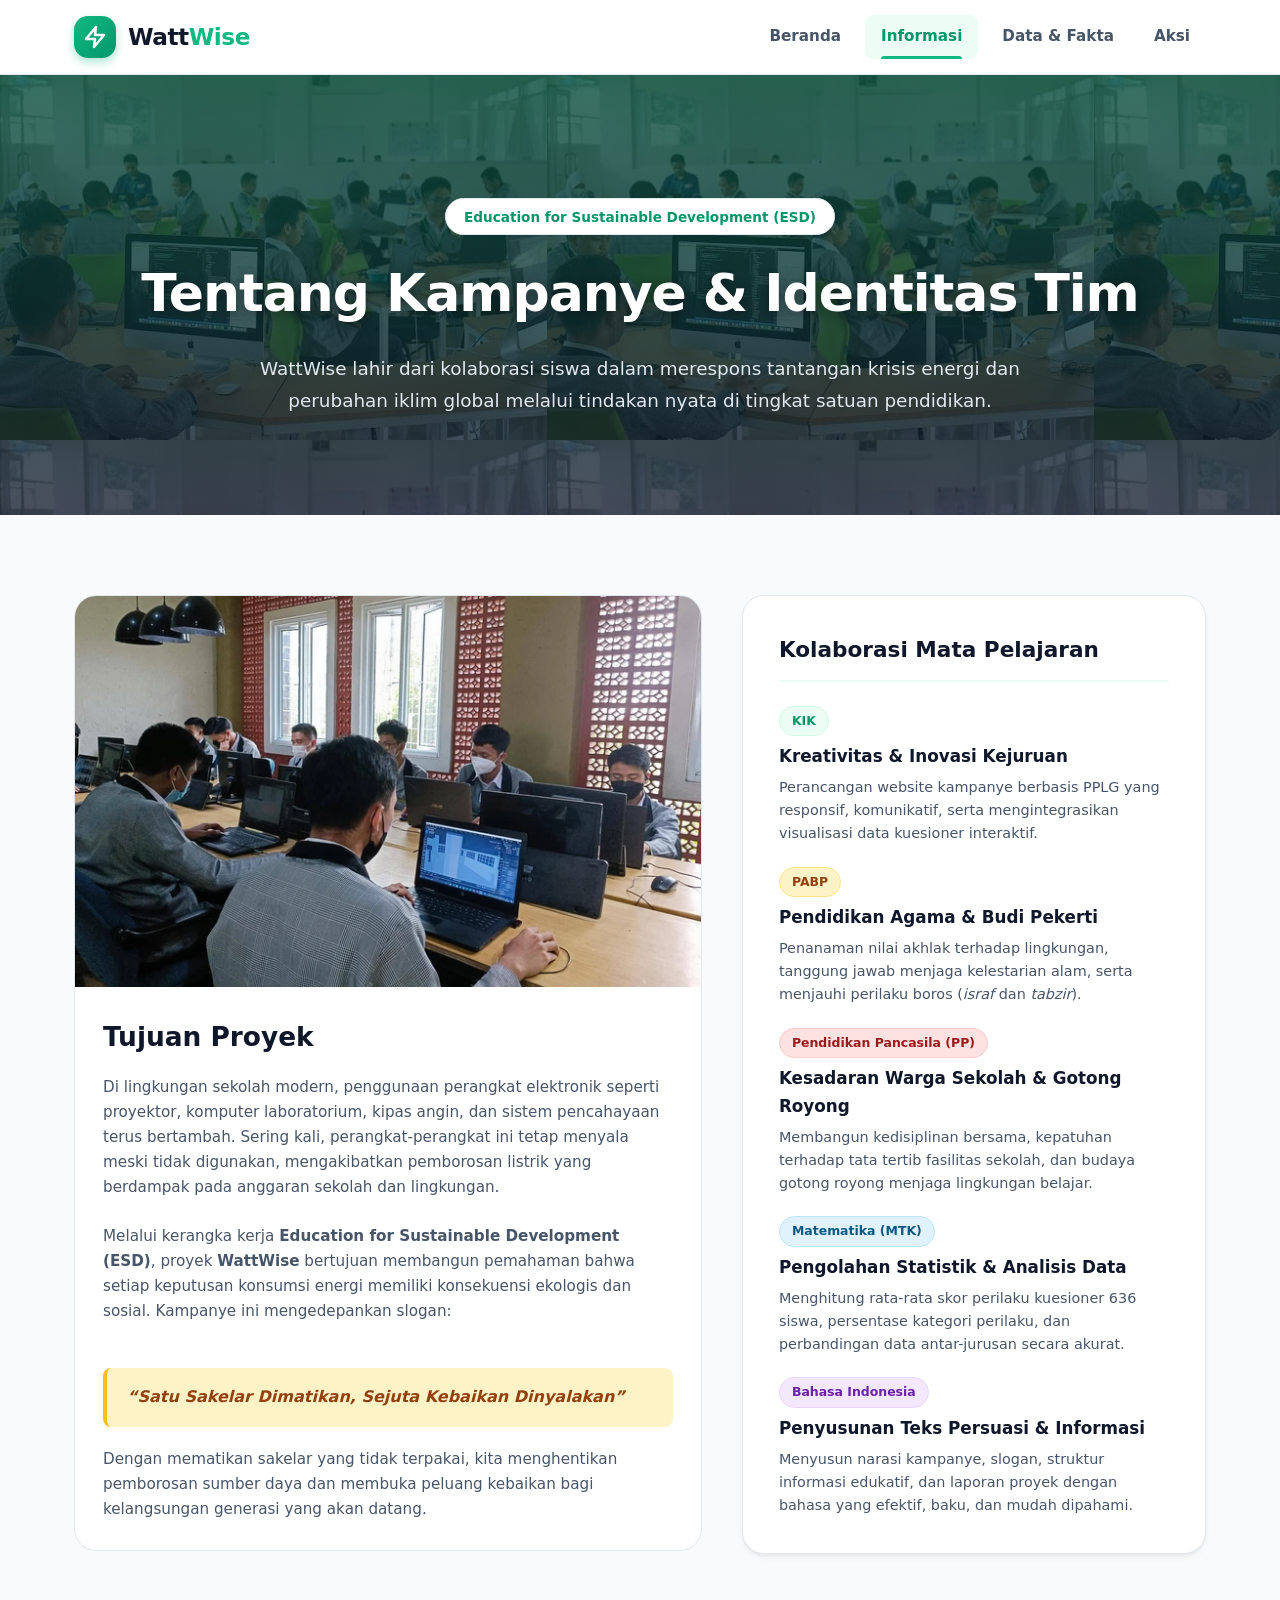
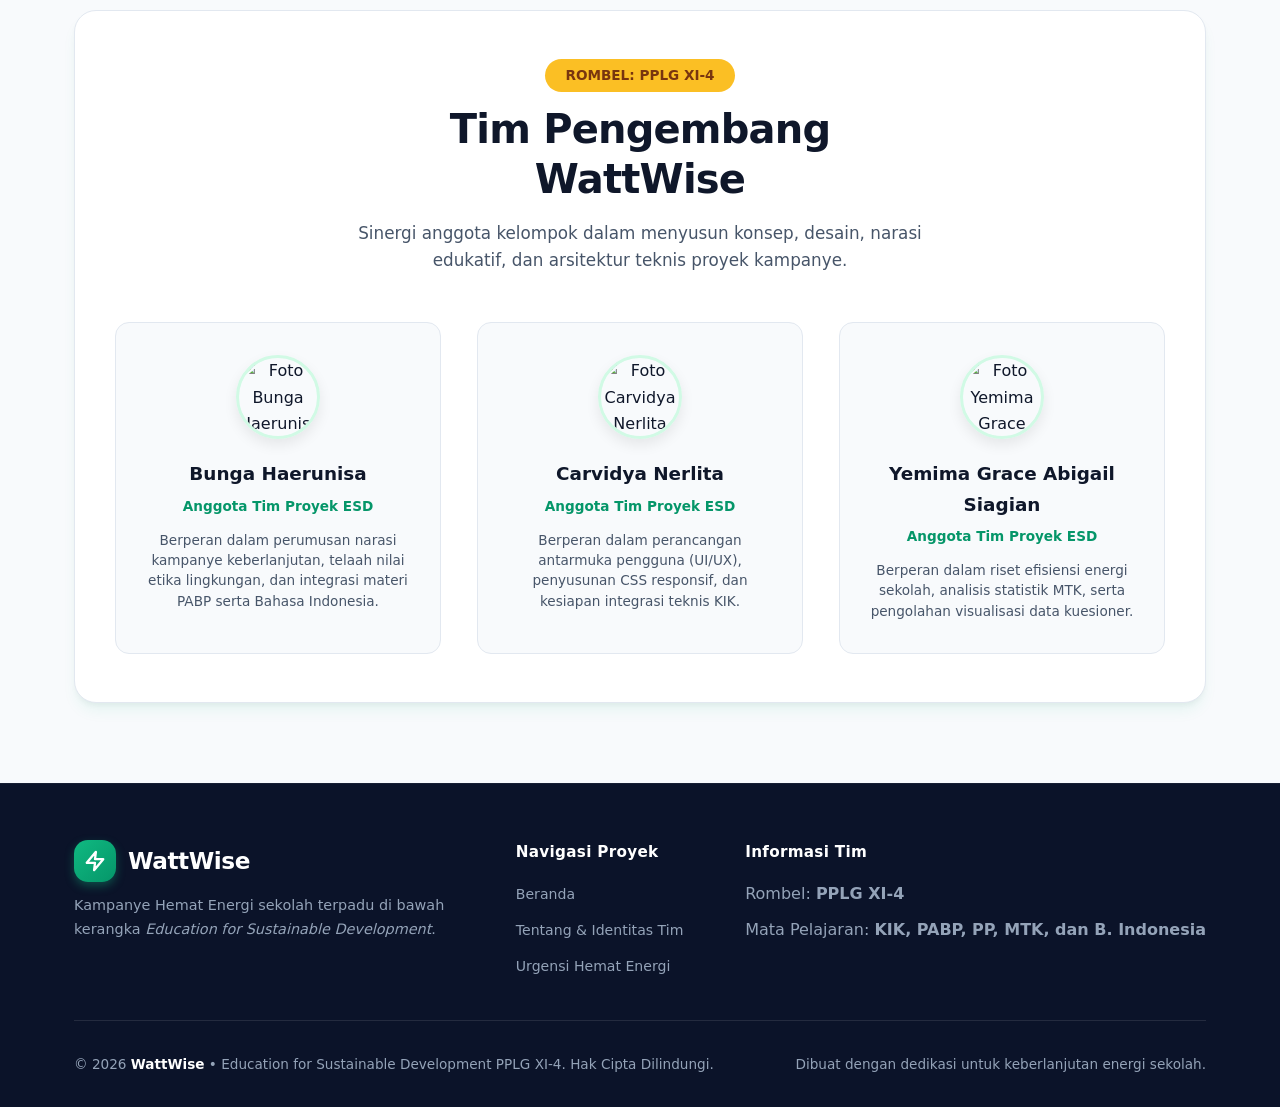
==== commit ebc1ac51: "Finalisasi tampilan, galeri foto, data kuesioner, dan fitur aksi WattWise" ====
--- a/tentang.html
+++ b/tentang.html
@@ -3,13 +3,13 @@
 <head>
   <meta charset="UTF-8">
   <meta name="viewport" content="width=device-width, initial-scale=1.0">
-  <meta name="description" content="Tentang Kampanye WattWise & Identitas Tim Proyek ESD Fase 1 - Rombel PPLG XI-4 (KIK & PABP).">
-  <title>Tentang & Identitas Tim | WattWise - Proyek ESD Fase 1</title>
+  <meta name="description" content="Tentang Kampanye WattWise & Identitas Tim Proyek ESD - Rombel PPLG XI-4.">
+  <title>Tentang &amp; Identitas Tim | WattWise - Proyek ESD</title>
   <link rel="stylesheet" href="css/style.css">
 </head>
 <body>
 
-  <!--  HEADER & NAVBAR STICKY  -->
+  <!-- HEADER & NAVBAR STICKY -->
   <header class="site-header">
     <div class="container">
       <nav class="navbar" aria-label="Navigasi Utama">
@@ -34,24 +34,10 @@
 
         <!-- Menu Navigasi -->
         <ul class="nav-menu" id="navMenu">
-          <li>
-            <a href="index.html" class="nav-link">Beranda</a>
-          </li>
-          <li>
-            <a href="tentang.html" class="nav-link active" aria-current="page">Tentang</a>
-          </li>
-          <li>
-            <span class="nav-link disabled" title="Tersedia di Fase 2">
-              Data &amp; Fakta
-
-            </span>
-          </li>
-          <li>
-            <span class="nav-link disabled" title="Tersedia di Fase 3">
-              Aksi &amp; Rekomendasi
-            
-            </span>
-          </li>
+          <li><a href="index.html" class="nav-link">Beranda</a></li>
+          <li><a href="tentang.html" class="nav-link active" aria-current="page">Informasi</a></li>
+          <li><a href="data.html" class="nav-link">Data &amp; Fakta</a></li>
+          <li><a href="aksi.html" class="nav-link">Aksi</a></li>
         </ul>
       </nav>
     </div>
@@ -59,11 +45,10 @@
 
   <!-- ==================== MAIN CONTENT ==================== -->
   <main>
-    <!-- Header Halaman Tentang -->
-    <section class="about-hero">
+    <!-- Header Halaman Tentang (Foto Menetap & Tanpa Garis Stabilo) -->
+    <section class="about-hero hero-dengan-gambar" style="background-image: url('assets/img/ruang322orang.jpg');">
       <div class="container">
         <div class="about-badge">
-          <span class="badge-dot"></span>
           Education for Sustainable Development (ESD)
         </div>
         <h1 class="about-title">Tentang Kampanye &amp; Identitas Tim</h1>
@@ -78,46 +63,70 @@
       <div class="container">
         <div class="esd-story-grid">
           <!-- Latar Belakang & Tujuan ESD -->
-          <article class="story-card">
-            <h2>
-              <svg width="28" height="28" viewBox="0 0 24 24" fill="none" stroke="#10B981" stroke-width="2" stroke-linecap="round" stroke-linejoin="round">
-                <path d="M12 2L2 7l10 5 10-5-10-5z"></path>
-                <path d="M2 17l10 5 10-5"></path>
-                <path d="M2 12l10 5 10-5"></path>
-              </svg>
-              Latar Belakang &amp; Tujuan Proyek
-            </h2>
-            <p>
-              Di lingkungan sekolah modern, penggunaan perangkat elektronik seperti proyektor, komputer laboratorium, kipas angin, dan sistem pencahayaan terus bertambah. Sering kali, perangkat-perangkat ini tetap menyala meski tidak digunakan, mengakibatkan pemborosan listrik yang berdampak pada anggaran sekolah dan lingkungan.
-            </p>
-            <p>
-              Melalui kerangka kerja <strong>Education for Sustainable Development (ESD)</strong>, proyek <strong>WattWise</strong> bertujuan membangun pemahaman bahwa setiap keputusan konsumsi energi memiliki konsekuensi ekologis dan sosial. Kampanye ini mengedepankan slogan:
-            </p>
-            <blockquote style="margin: 1.25rem 0; padding: 1rem 1.25rem; border-left: 4px solid var(--accent); background-color: var(--accent-light); border-radius: var(--radius-sm); font-style: italic; color: #92400e; font-weight: 600;">
-              &ldquo;Satu Sakelar Dimatikan, Sejuta Kebaikan Dinyalakan&rdquo;
-            </blockquote>
-            <p>
-              Dengan mematikan sakelar yang tidak terpakai, kita menghentikan pemborosan sumber daya dan membuka peluang kebaikan bagi kelangsungan generasi yang akan datang.
-            </p>
+          <article class="card-item card-with-image">
+            <div class="card-banner-img">
+              <img src="assets/img/301covid.webp" alt="Diskusi Tim Proyek ESD">
+            </div>
+            <div class="card-body-padded">
+              <h2 style="font-size: 1.65rem; font-weight: 800; margin-bottom: 1rem; color: var(--text-main);">
+                Tujuan Proyek
+              </h2>
+              <p class="card-text">
+                Di lingkungan sekolah modern, penggunaan perangkat elektronik seperti proyektor, komputer laboratorium, kipas angin, dan sistem pencahayaan terus bertambah. Sering kali, perangkat-perangkat ini tetap menyala meski tidak digunakan, mengakibatkan pemborosan listrik yang berdampak pada anggaran sekolah dan lingkungan.
+              </p>
+              <p class="card-text">
+                Melalui kerangka kerja <strong>Education for Sustainable Development (ESD)</strong>, proyek <strong>WattWise</strong> bertujuan membangun pemahaman bahwa setiap keputusan konsumsi energi memiliki konsekuensi ekologis dan sosial. Kampanye ini mengedepankan slogan:
+              </p>
+              <blockquote style="margin: 1.25rem 0; padding: 1rem 1.25rem; border-left: 4px solid var(--accent); background-color: var(--accent-light); border-radius: var(--radius-sm); font-style: italic; color: #92400e; font-weight: 600;">
+                &ldquo;Satu Sakelar Dimatikan, Sejuta Kebaikan Dinyalakan&rdquo;
+              </blockquote>
+              <p class="card-text" style="margin-bottom: 0;">
+                Dengan mematikan sakelar yang tidak terpakai, kita menghentikan pemborosan sumber daya dan membuka peluang kebaikan bagi kelangsungan generasi yang akan datang.
+              </p>
+            </div>
           </article>
 
-          <!-- Integrasi Mata Pelajaran -->
+          <!-- Integrasi 5 Mata Pelajaran -->
           <aside class="mapel-card">
             <h3>Kolaborasi Mata Pelajaran</h3>
             
             <div class="mapel-item">
-              <span class="mapel-badge badge-kik">Mata Pelajaran KIK</span>
+              <span class="mapel-badge badge-kik">KIK</span>
               <h4>Kreativitas &amp; Inovasi Kejuruan</h4>
               <p>
-                Penerapan kompetensi kejuruan Pengembangan Perangkat Lunak dan GIM (PPLG) dalam merancang produk digital yang komunikatif, antarmuka pengguna yang adaptif dan responsif, serta fondasi arsitektur data konsumsi energi untuk fase analitik berikutnya.
-              </p>
-            </div>
-
-            <div class="mapel-item">
-              <span class="mapel-badge badge-pabp">Mata Pelajaran PABP</span>
+                Perancangan website kampanye berbasis PPLG yang responsif, komunikatif, serta mengintegrasikan visualisasi data kuesioner interaktif.
+              </p>
+            </div>
+
+            <div class="mapel-item">
+              <span class="mapel-badge badge-pabp">PABP</span>
               <h4>Pendidikan Agama &amp; Budi Pekerti</h4>
               <p>
-                Penanaman nilai akhlak terhadap lingkungan (ekoteologi), tanggung jawab moral di bumi untuk tidak berbuat kerusakan, serta menghindarkan diri dari perilaku berlebih-lebihan atau boros (<em>israf</em> dan <em>tabdzir</em>).
+                Penanaman nilai akhlak terhadap lingkungan, tanggung jawab menjaga kelestarian alam, serta menjauhi perilaku boros (<em>israf</em> dan <em>tabzir</em>).
+              </p>
+            </div>
+
+            <div class="mapel-item">
+              <span class="mapel-badge badge-pp">Pendidikan Pancasila (PP)</span>
+              <h4>Kesadaran Warga Sekolah &amp; Gotong Royong</h4>
+              <p>
+                Membangun kedisiplinan bersama, kepatuhan terhadap tata tertib fasilitas sekolah, dan budaya gotong royong menjaga lingkungan belajar.
+              </p>
+            </div>
+
+            <div class="mapel-item">
+              <span class="mapel-badge badge-mtk">Matematika (MTK)</span>
+              <h4>Pengolahan Statistik &amp; Analisis Data</h4>
+              <p>
+                Menghitung rata-rata skor perilaku kuesioner 636 siswa, persentase kategori perilaku, dan perbandingan data antar-jurusan secara akurat.
+              </p>
+            </div>
+
+            <div class="mapel-item">
+              <span class="mapel-badge badge-bindo">Bahasa Indonesia</span>
+              <h4>Penyusunan Teks Persuasi &amp; Informasi</h4>
+              <p>
+                Menyusun narasi kampanye, slogan, struktur informasi edukatif, dan laporan proyek dengan bahasa yang efektif, baku, dan mudah dipahami.
               </p>
             </div>
           </aside>
@@ -134,39 +143,39 @@
           </div>
 
           <div class="team-grid">
-            <!-- Anggota 1: Bunga Khaerunisa -->
+            <!-- Anggota 1: Bunga Haerunisa -->
             <div class="member-card">
-              <div class="member-avatar avatar-1">
-                BH
+              <div class="member-avatar">
+                <img src="assets/img/12510883.jpg" alt="Foto Bunga Haerunisa">
               </div>
               <h3 class="member-name">Bunga Haerunisa</h3>
               <p class="member-role">Anggota Tim Proyek ESD</p>
               <p class="member-desc">
-                Berperan dalam perumusan narasi kampanye keberlanjutan, telaah nilai etika lingkungan, dan integrasi materi PABP.
+                Berperan dalam perumusan narasi kampanye keberlanjutan, telaah nilai etika lingkungan, dan integrasi materi PABP serta Bahasa Indonesia.
               </p>
             </div>
 
             <!-- Anggota 2: Carvidya Nerlita -->
             <div class="member-card">
-              <div class="member-avatar avatar-2">
-                CN
+              <div class="member-avatar">
+                <img src="assets/img/12510887.jpg" alt="Foto Carvidya Nerlita">
               </div>
               <h3 class="member-name">Carvidya Nerlita</h3>
               <p class="member-role">Anggota Tim Proyek ESD</p>
               <p class="member-desc">
-              Berperan dalam perancangan antarmuka pengguna (UI/UX), penyusunan CSS responsif, dan kesiapan integrasi KIK.
+                Berperan dalam perancangan antarmuka pengguna (UI/UX), penyusunan CSS responsif, dan kesiapan integrasi teknis KIK.
               </p>
             </div>
 
             <!-- Anggota 3: Yemima Grace Abigail Siagian -->
             <div class="member-card">
-              <div class="member-avatar avatar-3">
-                YG
+              <div class="member-avatar">
+                <img src="assets/img/12511412.jpg" alt="Foto Yemima Grace Abigail Siagian">
               </div>
               <h3 class="member-name">Yemima Grace Abigail Siagian</h3>
               <p class="member-role">Anggota Tim Proyek ESD</p>
               <p class="member-desc">
-              Berperan dalam riset materi efisiensi sekolah, struktur informasi konten web, dan rencana visualisasi data energi.
+                Berperan dalam riset efisiensi energi sekolah, analisis statistik MTK, serta pengolahan visualisasi data kuesioner.
               </p>
             </div>
           </div>
@@ -189,7 +198,7 @@
             <span>WattWise</span>
           </div>
           <p>
-            Kampanye Hemat Energi sekolah terpadu di bawah kerangka <em>Education for Sustainable Development</em> (ESD).
+            Kampanye Hemat Energi sekolah terpadu di bawah kerangka <em>Education for Sustainable Development</em>.
           </p>
         </div>
 
@@ -206,14 +215,13 @@
           <h4>Informasi Tim</h4>
           <ul class="footer-links">
             <li><span>Rombel: <strong>PPLG XI-4</strong></span></li>
-            <li><span>Mata Pelajaran: <strong>KIK &amp; PABP</strong></span></li>
-
+            <li><span>Mata Pelajaran: <strong>KIK, PABP, PP, MTK, dan B. Indonesia</strong></span></li>
           </ul>
         </div>
       </div>
 
       <div class="footer-bottom">
-        <p>&copy; 2026 <strong>WattWise</strong> &bull; Proyek ESD PPLG XI-4. Hak Cipta Dilindungi.</p>
+        <p>&copy; 2026 <strong>WattWise</strong> &bull; Education for Sustainable Development PPLG XI-4. Hak Cipta Dilindungi.</p>
         <p>Dibuat dengan dedikasi untuk keberlanjutan energi sekolah.</p>
       </div>
     </div>
@@ -222,4 +230,4 @@
   <!-- JavaScript -->
   <script src="js/main.js"></script>
 </body>
-</html>
+</html>
--- a/css/style.css
+++ b/css/style.css
@@ -1,6 +1,6 @@
 /* ===================================================================
-   WATTWISE - CSS STYLESHEET
-   Kampanye Hemat Energi - Proyek ESD (Education for Sustainable Development) Fase 1
+   WATTWISE - CSS STYLESHEET (FINAL CLEAN & RESPONSIVE)
+   Kampanye Hemat Energi - Proyek ESD (Education for Sustainable Development)
    Rombel: PPLG XI-4
    Skema Warna: Hijau Alam (#10B981) & Kuning Energi (#FBBF24)
    =================================================================== */
@@ -299,7 +299,7 @@
   box-shadow: 0 0 0 3px var(--accent-light);
 }
 
-/* 5. HERO SECTION */
+/* 5. HERO SECTION & LATAR BELAKANG FOTO SEMUA HALAMAN */
 .hero-section {
   position: relative;
   padding: 5.5rem 0 4.5rem;
@@ -323,24 +323,6 @@
   color: var(--text-main);
   margin-top: 1.25rem;
   margin-bottom: 1rem;
-}
-
-.hero-title .highlight {
-  color: var(--primary);
-  position: relative;
-  display: inline-block;
-}
-
-.hero-title .highlight::after {
-  content: '';
-  position: absolute;
-  left: 0;
-  bottom: 6px;
-  width: 100%;
-  height: 12px;
-  background-color: var(--accent-light);
-  z-index: -1;
-  border-radius: 4px;
 }
 
 .hero-tagline {
@@ -393,6 +375,72 @@
   margin-top: 0.2rem;
 }
 
+/* Latar Belakang Foto Sekolah (Menetap saat di-scroll & Tanpa Garis Stabilo) */
+.hero-dengan-gambar {
+  position: relative;
+  background-size: cover;
+  background-position: center center;
+  background-attachment: fixed;
+  background-repeat: no-repeat;
+  min-height: 440px;
+  display: flex;
+  align-items: center;
+  color: #ffffff;
+  padding: 5.5rem 0 4.5rem;
+}
+
+.hero-dengan-gambar::before {
+  content: "";
+  position: absolute;
+  inset: 0;
+  background: linear-gradient(
+    rgba(6, 78, 59, 0.80),
+    rgba(15, 23, 42, 0.76)
+  );
+  z-index: 1;
+}
+
+.hero-dengan-gambar .container {
+  position: relative;
+  z-index: 2;
+}
+
+.hero-dengan-gambar .hero-title,
+.hero-dengan-gambar .section-title,
+.hero-dengan-gambar .about-title {
+  color: #ffffff;
+  text-shadow: 0 2px 12px rgba(0, 0, 0, 0.35);
+}
+
+.hero-dengan-gambar .hero-title span {
+  color: #fbbf24;
+}
+
+/* Pastikan efek stabilo kuning lama benar-benar mati */
+.hero-dengan-gambar .highlight::after {
+  display: none !important;
+}
+
+.hero-dengan-gambar .hero-tagline {
+  color: #fde68a;
+}
+
+.hero-dengan-gambar .hero-description,
+.hero-dengan-gambar .section-subtitle,
+.hero-dengan-gambar .about-lead {
+  color: #e2e8f0;
+}
+
+.hero-dengan-gambar .btn-outline {
+  color: #ffffff;
+  border-color: rgba(255, 255, 255, 0.6);
+}
+
+.hero-dengan-gambar .btn-outline:hover {
+  background-color: #ffffff;
+  color: var(--primary-deep);
+}
+
 /* 6. SECTION COMMONS */
 .section {
   padding: 5rem 0;
@@ -435,11 +483,11 @@
   line-height: 1.6;
 }
 
-/* 7. KARTU ALASAN (MENGAPA HEMAT ENERGI) */
+/* 7. KARTU ALASAN, AKSI, & GALERI SEKOLAH */
 .cards-grid {
   display: grid;
   grid-template-columns: repeat(3, 1fr);
-  gap: 2rem;
+  gap: 2.25rem;
 }
 
 .card-item {
@@ -459,32 +507,36 @@
   box-shadow: var(--shadow-card);
 }
 
-.card-icon-wrap {
-  width: 58px;
-  height: 58px;
-  border-radius: var(--radius-md);
-  display: flex;
-  align-items: center;
-  justify-content: center;
-  margin-bottom: 1.5rem;
-  font-size: 1.75rem;
-  transition: transform var(--transition-fast);
-}
-
-.card-item:hover .card-icon-wrap {
-  transform: scale(1.08);
-}
-
-.card-icon-green {
-  background: var(--primary-light);
-  color: var(--primary);
-  border: 1px solid var(--primary-subtle);
-}
-
-.card-icon-yellow {
-  background: var(--accent-light);
-  color: var(--accent-dark);
-  border: 1px solid #fde68a;
+/* Kartu dengan Foto Full Tanpa Padding Dalam */
+.card-item.card-with-image {
+  padding: 0;
+  overflow: hidden;
+}
+
+.card-banner-img {
+  width: 100%;
+  aspect-ratio: 16 / 10;
+  background-color: #f8fafc;
+  overflow: hidden;
+}
+
+.card-banner-img img {
+  width: 100%;
+  height: 100%;
+  object-fit: cover;
+  object-position: center;
+  transition: transform 0.3s ease;
+}
+
+.card-item.card-with-image:hover .card-banner-img img {
+  transform: scale(1.06);
+}
+
+.card-body-padded {
+  padding: 1.75rem;
+  display: flex;
+  flex-direction: column;
+  flex-grow: 1;
 }
 
 .card-title {
@@ -526,7 +578,41 @@
   margin-top: 2px;
 }
 
-/* 8. TEASER FASE 2 & 3 */
+/* Galeri Foto Sekolah di Beranda */
+.galeri-sekolah {
+  display: grid;
+  grid-template-columns: repeat(3, 1fr);
+  gap: 2.25rem;
+  margin-top: 3.5rem;
+}
+
+.galeri-item {
+  background: var(--surface);
+  border: 1px solid var(--border);
+  border-radius: var(--radius-md);
+  overflow: hidden;
+  box-shadow: var(--shadow-sm);
+  transition: transform var(--transition-normal);
+}
+
+.galeri-item:hover {
+  transform: translateY(-4px);
+}
+
+.galeri-item img {
+  width: 100%;
+  aspect-ratio: 4 / 3;
+  object-fit: cover;
+  object-position: center;
+}
+
+.galeri-caption {
+  padding: 1.15rem;
+  font-size: 0.9rem;
+  color: var(--text-muted);
+}
+
+/* 8. TEASER PENGEMBANGAN PROYEK & GRAFIK GRID */
 .teaser-container {
   background: linear-gradient(135deg, #064e3b 0%, #065f46 50%, #0f766e 100%);
   border-radius: var(--radius-lg);
@@ -586,25 +672,9 @@
 .teaser-grid {
   display: grid;
   grid-template-columns: repeat(2, 1fr);
-  gap: 1.75rem;
+  gap: 2.25rem;
   position: relative;
   z-index: 1;
-}
-
-.teaser-box {
-  background: rgba(255, 255, 255, 0.08);
-  border: 1px solid rgba(255, 255, 255, 0.15);
-  backdrop-filter: blur(8px);
-  -webkit-backdrop-filter: blur(8px);
-  border-radius: var(--radius-md);
-  padding: 2rem;
-  transition: all var(--transition-normal);
-}
-
-.teaser-box:hover {
-  background: rgba(255, 255, 255, 0.14);
-  transform: translateY(-4px);
-  border-color: rgba(251, 191, 36, 0.5);
 }
 
 .teaser-badge {
@@ -618,19 +688,60 @@
   margin-bottom: 1rem;
 }
 
-.teaser-box h3 {
-  font-size: 1.25rem;
-  font-weight: 700;
-  margin-bottom: 0.6rem;
-}
-
-.teaser-box p {
-  color: #a7f3d0;
+/* Kartu Teks dengan Latar Belakang Foto Penuh */
+/* Kartu Teks dengan Latar Belakang Foto Penuh */
+/* Kartu Teks dengan Latar Belakang Foto (Proporsional & Jernih) */
+.bg-text-card {
+  position: relative;
+  background-size: cover;
+  background-position: center;
+  border-radius: var(--radius-md);
+  padding: 1.75rem;
+  color: #ffffff;
+  overflow: hidden;
+  aspect-ratio: 16 / 10; /* Proporsi mengikuti ukuran foto agar tidak kepanjangan */
+  display: flex;
+  align-items: flex-end;
+  border: 1px solid rgba(255, 255, 255, 0.25);
+  box-shadow: 0 10px 24px rgba(0, 0, 0, 0.28);
+  transition: transform var(--transition-normal);
+}
+
+.bg-text-card:hover {
+  transform: translateY(-4px);
+}
+
+/* Bayangan hanya di 55% bagian bawah untuk teks, foto bagian atas cerah utuh */
+.bg-text-card::before {
+  content: "";
+  position: absolute;
+  inset: 0;
+  background: linear-gradient(
+    to top,
+    rgba(0, 0, 0, 0.85) 0%,
+    rgba(0, 0, 0, 0.45) 45%,
+    transparent 75%
+  );
+  z-index: 1;
+}
+
+.bg-text-content {
+  position: relative;
+  z-index: 2;
+}
+
+.bg-text-content h3 {
+  font-size: 1.3rem;
+  margin-bottom: 0.4rem;
+  color: #ffffff;
+}
+
+.bg-text-content p {
   font-size: 0.92rem;
-  line-height: 1.6;
-}
-
-/* 9. HALAMAN TENTANG & IDENTITAS TIM */
+  color: #f1f5f9;
+}
+
+/* 9. HALAMAN TENTANG, IDENTITAS TIM, & GRID 2 KOLOM */
 .about-hero {
   padding: 4.5rem 0 3rem;
   text-align: center;
@@ -667,44 +778,16 @@
   line-height: 1.7;
 }
 
-/* Grid Latar Belakang & Mapel */
+/* Grid Latar Belakang & Mapel / Checklist & Komitmen */
 .esd-story-grid {
   display: grid;
-  grid-template-columns: 1.2fr 0.8fr;
+  grid-template-columns: 1.15fr 0.85fr;
   gap: 2.5rem;
   align-items: start;
-  margin-bottom: 4rem;
-}
-
-.story-card {
-  background: var(--surface);
-  border: 1px solid var(--border);
-  border-radius: var(--radius-lg);
-  padding: 2.5rem;
-  box-shadow: var(--shadow-sm);
-}
-
-.story-card h2 {
-  font-size: 1.65rem;
-  font-weight: 800;
-  color: var(--text-main);
-  margin-bottom: 1.25rem;
-  display: flex;
-  align-items: center;
-  gap: 0.75rem;
-}
-
-.story-card p {
-  color: var(--text-muted);
-  font-size: 1rem;
-  line-height: 1.75;
-  margin-bottom: 1.2rem;
-}
-
-.story-card p:last-child {
-  margin-bottom: 0;
-}
-
+  margin-bottom: 3.5rem;
+}
+
+.story-card,
 .mapel-card {
   background: var(--surface);
   border: 1px solid var(--border);
@@ -713,6 +796,20 @@
   box-shadow: var(--shadow-sm);
 }
 
+.story-card h2 {
+  font-size: 1.6rem;
+  font-weight: 800;
+  color: var(--text-main);
+  margin-bottom: 1rem;
+}
+
+.story-card p {
+  color: var(--text-muted);
+  font-size: 0.98rem;
+  line-height: 1.7;
+  margin-bottom: 1rem;
+}
+
 .mapel-card h3 {
   font-size: 1.35rem;
   font-weight: 800;
@@ -723,7 +820,7 @@
 }
 
 .mapel-item {
-  margin-bottom: 1.5rem;
+  margin-bottom: 1.35rem;
 }
 
 .mapel-item:last-child {
@@ -736,7 +833,7 @@
   border-radius: var(--radius-pill);
   font-size: 0.78rem;
   font-weight: 800;
-  margin-bottom: 0.5rem;
+  margin-bottom: 0.45rem;
 }
 
 .badge-kik {
@@ -751,11 +848,29 @@
   border: 1px solid #fde68a;
 }
 
+.badge-pp {
+  background: #fee2e2;
+  color: #991b1b;
+  border: 1px solid #fecaca;
+}
+
+.badge-mtk {
+  background: #e0f2fe;
+  color: #075985;
+  border: 1px solid #bae6fd;
+}
+
+.badge-bindo {
+  background: #f3e8ff;
+  color: #6b21a8;
+  border: 1px solid #e9d5ff;
+}
+
 .mapel-item h4 {
   font-size: 1.05rem;
   font-weight: 700;
   color: var(--text-main);
-  margin-bottom: 0.35rem;
+  margin-bottom: 0.3rem;
 }
 
 .mapel-item p {
@@ -771,7 +886,6 @@
   border: 1px solid var(--border);
   padding: 3rem 2.5rem;
   box-shadow: var(--shadow-md);
-  margin-bottom: 3rem;
 }
 
 .team-header {
@@ -794,7 +908,7 @@
 .team-grid {
   display: grid;
   grid-template-columns: repeat(3, 1fr);
-  gap: 2rem;
+  gap: 2.25rem;
 }
 
 .member-card {
@@ -832,29 +946,21 @@
 }
 
 .member-avatar {
-  width: 72px;
-  height: 72px;
+  width: 84px;
+  height: 84px;
   border-radius: 50%;
   margin: 0 auto 1.25rem;
-  display: flex;
-  align-items: center;
-  justify-content: center;
-  font-size: 1.4rem;
-  font-weight: 800;
-  color: #ffffff;
+  overflow: hidden;
+  padding: 0;
+  border: 3px solid var(--primary-subtle);
   box-shadow: 0 6px 14px rgba(0, 0, 0, 0.08);
 }
 
-.avatar-1 {
-  background: linear-gradient(135deg, #10B981, #047857);
-}
-
-.avatar-2 {
-  background: linear-gradient(135deg, #F59E0B, #D97706);
-}
-
-.avatar-3 {
-  background: linear-gradient(135deg, #06B6D4, #0E7490);
+.member-avatar img {
+  width: 100%;
+  height: 100%;
+  object-fit: cover;
+  object-position: center top;
 }
 
 .member-name {
@@ -951,7 +1057,8 @@
 
 /* 11. RESPONSIVE DESIGN (MEDIA QUERIES) */
 @media (max-width: 992px) {
-  .cards-grid {
+  .cards-grid,
+  .galeri-sekolah {
     grid-template-columns: repeat(2, 1fr);
   }
 
@@ -998,8 +1105,10 @@
     display: none;
   }
 
-  .hero-section {
+  .hero-section,
+  .hero-dengan-gambar {
     padding: 3.5rem 0 3rem;
+    background-attachment: scroll; /* Menjaga foto tetap stabil & tajam di layar HP */
   }
 
   .hero-highlight-strip {
@@ -1008,20 +1117,16 @@
     padding: 1.5rem;
   }
 
-  .cards-grid {
+  .cards-grid,
+  .galeri-sekolah,
+  .teaser-grid,
+  .team-grid {
     grid-template-columns: 1fr;
+    gap: 2rem;
   }
 
   .teaser-container {
     padding: 2.5rem 1.5rem;
-  }
-
-  .teaser-grid {
-    grid-template-columns: 1fr;
-  }
-
-  .team-grid {
-    grid-template-columns: 1fr;
   }
 
   .footer-top {
@@ -1033,4 +1138,4 @@
     flex-direction: column;
     text-align: center;
   }
-}
+}
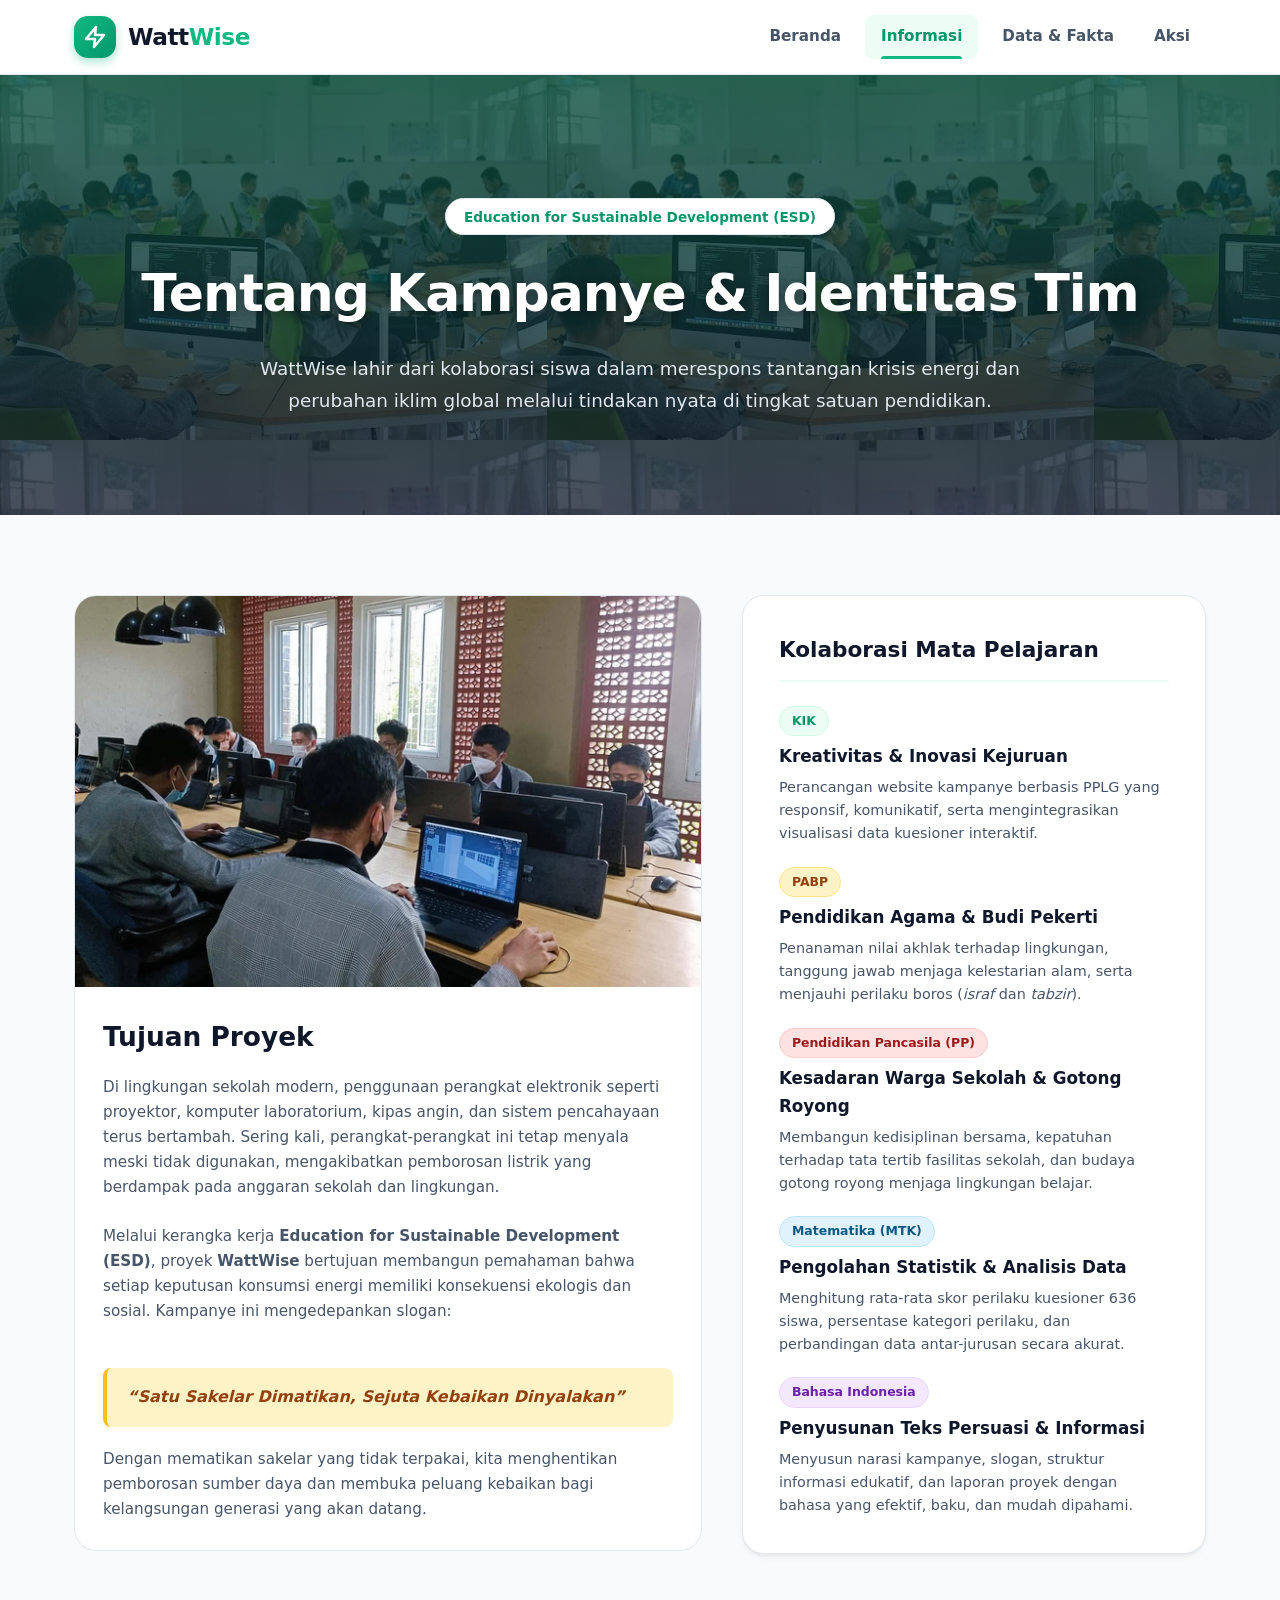
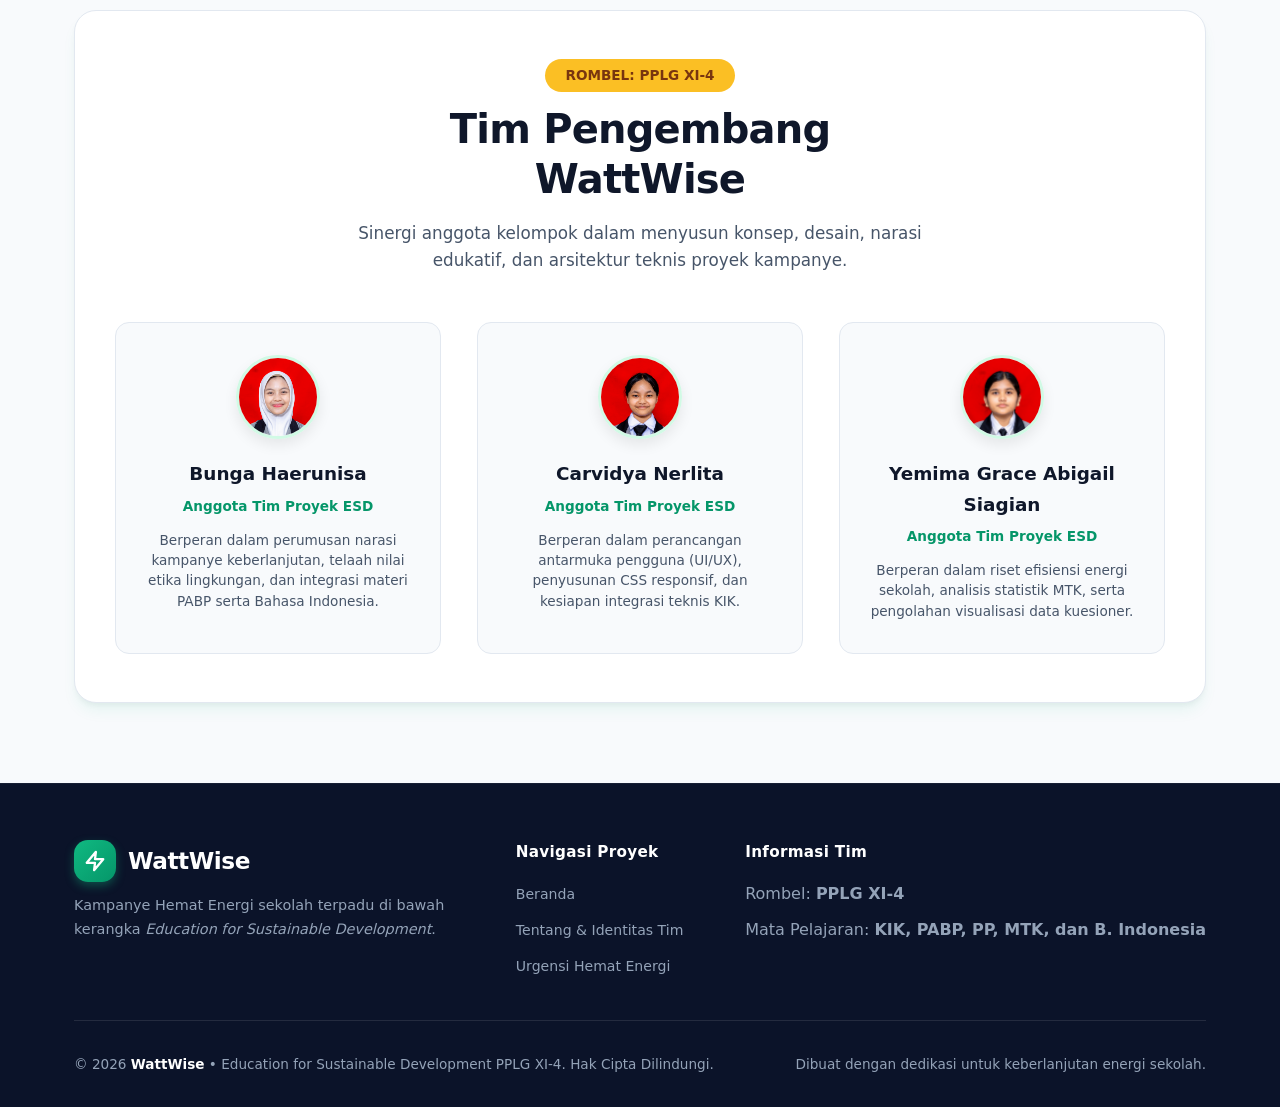
==== commit a3e0c7df: "Perbaiki ekstensi foto profil JPG untuk GitHub Pages" ====
--- a/tentang.html
+++ b/tentang.html
@@ -146,7 +146,7 @@
             <!-- Anggota 1: Bunga Haerunisa -->
             <div class="member-card">
               <div class="member-avatar">
-                <img src="assets/img/12510883.jpg" alt="Foto Bunga Haerunisa">
+                <img src="assets/img/12510883.JPG" alt="Foto Bunga Haerunisa">
               </div>
               <h3 class="member-name">Bunga Haerunisa</h3>
               <p class="member-role">Anggota Tim Proyek ESD</p>
@@ -158,7 +158,7 @@
             <!-- Anggota 2: Carvidya Nerlita -->
             <div class="member-card">
               <div class="member-avatar">
-                <img src="assets/img/12510887.jpg" alt="Foto Carvidya Nerlita">
+                <img src="assets/img/12510887.JPG" alt="Foto Carvidya Nerlita">
               </div>
               <h3 class="member-name">Carvidya Nerlita</h3>
               <p class="member-role">Anggota Tim Proyek ESD</p>
@@ -170,7 +170,7 @@
             <!-- Anggota 3: Yemima Grace Abigail Siagian -->
             <div class="member-card">
               <div class="member-avatar">
-                <img src="assets/img/12511412.jpg" alt="Foto Yemima Grace Abigail Siagian">
+                <img src="assets/img/12511412.JPG" alt="Foto Yemima Grace Abigail Siagian">
               </div>
               <h3 class="member-name">Yemima Grace Abigail Siagian</h3>
               <p class="member-role">Anggota Tim Proyek ESD</p>
